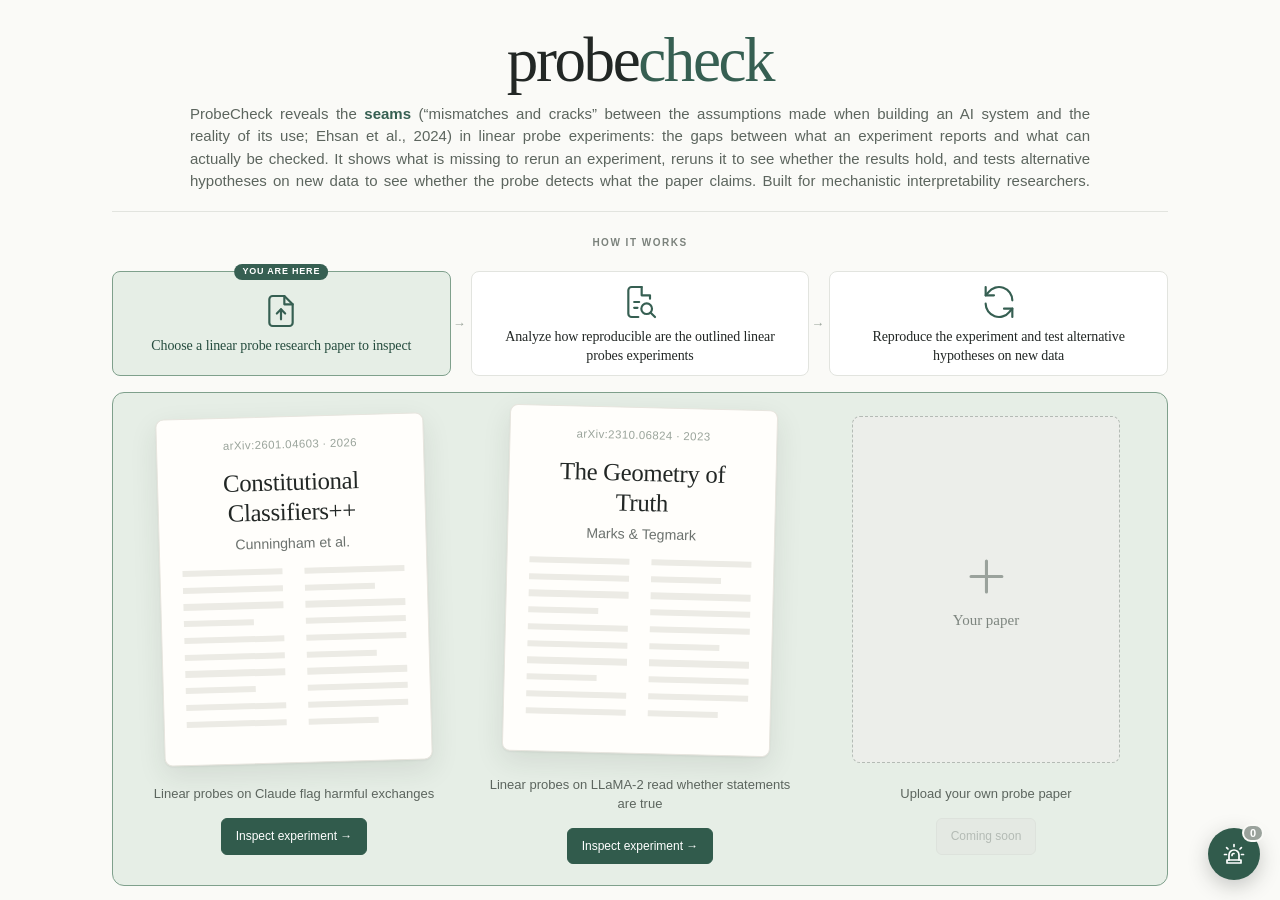
==== index.html @ 4d41e7e3 "Publish the ProbeCheck prototype as a static site Co-Authored-By: Claude Opus 5.5 <noreply@anthropic" ====
<!doctype html>
<html lang="en">
<head>
<meta charset="utf-8">
<meta name="viewport" content="width=device-width,initial-scale=1">
<title>ProbeCheck</title>
<link rel="stylesheet" href="styles.css?v=90">
</head>
<body>
<main class="page">

  <!-- 1. Identity -->
  <header class="hero">
    <h1 class="logo">probe<i>check</i></h1>
    <p class="lead">ProbeCheck reveals the <em>seams</em> (“mismatches and cracks” between the assumptions made when building an AI system and the reality of its use; Ehsan et al., 2024) in linear probe experiments: the gaps between what an experiment reports and what can actually be checked. It shows what is missing to rerun an experiment, reruns it to see whether the results hold, and tests alternative hypotheses on new data to see whether the probe detects what the paper claims. Built for mechanistic interpretability researchers.</p>
  </header>

  <!-- 2. How it works -->
  <section class="how" aria-labelledby="howTitle">
    <h2 id="howTitle" class="eyebrow">How it works</h2>
    <div class="stages">
      <div class="stage">
        <ol class="steps" start="1">
          <li class="step current" id="step1" aria-current="step"><span class="here">You are here</span><svg class="icon" viewBox="0 0 24 24" aria-hidden="true" focusable="false"><path d="M14 3H7a2 2 0 0 0-2 2v14a2 2 0 0 0 2 2h10a2 2 0 0 0 2-2V8z"/><path d="M14 3v5h5"/><path d="M12 17v-6"/><path d="m9.5 13.5 2.5-2.5 2.5 2.5"/></svg><strong>Choose a linear probe research paper to inspect</strong></li>
          <li class="step" id="step2"><svg class="icon" viewBox="0 0 24 24" aria-hidden="true" focusable="false"><path d="M13 3H7a2 2 0 0 0-2 2v14a2 2 0 0 0 2 2h4"/><path d="M13 3v5h5v2"/><circle cx="16" cy="16" r="3.2"/><path d="m18.4 18.4 2.6 2.6"/><path d="M8.5 12h3M8.5 15.5h2"/></svg><strong>Analyze how reproducible are the outlined linear probes experiments</strong></li>
        </ol>
      </div>
      <div class="stage" id="stage2">
        <ol class="steps" start="3">
          <li class="step" id="step3"><svg class="icon" viewBox="0 0 24 24" aria-hidden="true" focusable="false"><path d="M20 11a8 8 0 0 0-14.3-4.9L4 8"/><path d="M4 3v5h5"/><path d="M4 13a8 8 0 0 0 14.3 4.9L20 16"/><path d="M20 21v-5h-5"/></svg><strong>Reproduce the experiment and test alternative hypotheses on new data</strong></li>
        </ol>
      </div>
    </div>
  </section>

  <!-- 3. Paper choice -->
  <section class="choose" id="choose" aria-label="Choose a paper to inspect">
    <div class="desk">

      <article class="sheet-wrap">
        <div class="sheet tilt-left">
          <span class="sheet-meta">arXiv:2601.04603 · 2026</span>
          <span class="sheet-title">Constitutional Classifiers++</span>
          <span class="sheet-authors">Cunningham et al.</span>
          <span class="sheet-body" aria-hidden="true"><i></i><i></i><i></i><i></i><i></i><i></i><i></i><i></i><i></i><i></i><i></i><i></i><i></i><i></i><i></i><i></i><i></i><i></i><i></i><i></i></span>
        </div>
        <div class="caption" id="caseA">
          <p class="sheet-desc">Linear probes on Claude flag harmful exchanges</p>
          <button class="btn" type="button" data-inspect="cc" aria-label="Inspect the probe experiment in Constitutional Classifiers++">Inspect experiment →</button>
        </div>
      </article>

      <article class="sheet-wrap">
        <div class="sheet tilt-right">
          <span class="sheet-meta">arXiv:2310.06824 · 2023</span>
          <span class="sheet-title">The Geometry of Truth</span>
          <span class="sheet-authors">Marks &amp; Tegmark</span>
          <span class="sheet-body" aria-hidden="true"><i></i><i></i><i></i><i></i><i></i><i></i><i></i><i></i><i></i><i></i><i></i><i></i><i></i><i></i><i></i><i></i><i></i><i></i><i></i><i></i></span>
        </div>
        <div class="caption" id="caseB">
          <p class="sheet-desc">Linear probes on LLaMA-2 read whether statements are true</p>
          <button class="btn" type="button" data-inspect="got" aria-label="Inspect the probe experiment in The Geometry of Truth">Inspect experiment →</button>
        </div>
      </article>

      <article class="sheet-wrap">
        <div class="sheet sheet-add" aria-hidden="true">
          <svg class="plus" viewBox="0 0 24 24" focusable="false"><path d="M12 5v14M5 12h14"/></svg>
          <span class="sheet-add-label">Your paper</span>
        </div>
        <div class="caption">
          <p class="sheet-desc">Upload your own probe paper</p>
          <button class="btn secondary" type="button" disabled aria-disabled="true">Coming soon</button>
        </div>
      </article>

    </div>
  </section>

  <!-- 4. Reproducibility analysis (replaces the paper choice after Inspect paper) -->
  <section class="audit" id="audit" hidden aria-labelledby="auditTitle">
    <div class="audit-head">
      <div class="audit-paper">
        <strong id="auditTitle" tabindex="-1"></strong>
        <span class="audit-verdict-row"><span class="audit-verdict" id="auditVerdict"></span><button class="info-btn" type="button" data-legend="1" aria-haspopup="dialog" aria-label="What do these labels mean?" title="What do these labels mean?"><svg viewBox="0 0 24 24" aria-hidden="true" focusable="false"><circle cx="12" cy="12" r="9"/><path d="M12 11v5.5"/><circle cx="12" cy="7.8" r=".6" fill="currentColor"/></svg></button></span>
      </div>
      <p class="audit-status sr-only" id="auditStatus" role="status" aria-live="polite"></p>
      <div class="head-links" id="headLinks" hidden>
        <button class="head-link request" type="button" id="headRequest"><svg class="ico" viewBox="0 0 24 24" aria-hidden="true" focusable="false"><rect x="3" y="5" width="18" height="14" rx="2"/><path d="m3 7 9 6 9-6"/></svg><span class="label">Request missing details</span></button>
        <button class="head-link next" type="button" id="headNext"><svg class="ico ico-lock" viewBox="0 0 24 24" aria-hidden="true" focusable="false"><rect x="5" y="11" width="14" height="10" rx="2"/><path d="M8 11V7a4 4 0 0 1 8 0v4"/></svg><span class="label">Next stage</span><svg class="ico ico-arrow" viewBox="0 0 24 24" aria-hidden="true" focusable="false"><path d="M5 12h14M13 6l6 6-6 6"/></svg></button>
      </div>
    </div>
    <div class="components" id="components"></div>
  </section>

  <!-- 5. Stage 2: reached after the components are downloaded (content to be defined) -->
  <section class="audit stage2-view" id="stage2View" hidden aria-labelledby="s2Title">
    <div class="audit-head">
      <div class="audit-paper">
        <strong id="s2Title" tabindex="-1"></strong>
      </div>
      <div class="head-links">
        <button class="head-link end" type="button" id="endInspection" title="Finish and go back to choosing a paper"><svg class="ico" viewBox="0 0 24 24" aria-hidden="true" focusable="false"><path d="M20 6 9 17l-5-5"/></svg><span class="label">End inspection</span></button>
      </div>
    </div>
    <p class="sr-only" id="s2Status" role="status" aria-live="polite"></p>
    <ol class="pipeline" id="pipeline" aria-label="Rerun steps"></ol>
    <div class="s2-grid">
      <section class="s2-panel s2-results" aria-labelledby="resTitle">
        <div class="panel-head">
          <h3 id="resTitle">Reproduction results</h3>
          <span class="res-sum-row"><span class="res-sum" id="resSum"></span><button class="info-btn" type="button" data-legend="2" aria-haspopup="dialog" aria-label="What do these labels mean?" title="What do these labels mean?"><svg viewBox="0 0 24 24" aria-hidden="true" focusable="false"><circle cx="12" cy="12" r="9"/><path d="M12 11v5.5"/><circle cx="12" cy="7.8" r=".6" fill="currentColor"/></svg></button></span>
        </div>
        <ul class="claims" id="claims"></ul>
        <div class="panel-foot">
          <button class="comp-evidence" type="button" id="resCode" hidden aria-pressed="false" aria-controls="codeView">show code</button>
        </div>
      </section>
      <section class="s2-panel s2-alt" aria-labelledby="altTitle">
        <div class="panel-head">
          <h3 id="altTitle">Alternative hypotheses tested on new data</h3>
          <span class="res-sum-row"><span class="res-sum" id="altSum"></span><button class="info-btn" type="button" data-legend="2" aria-haspopup="dialog" aria-label="What do these labels mean?" title="What do these labels mean?"><svg viewBox="0 0 24 24" aria-hidden="true" focusable="false"><circle cx="12" cy="12" r="9"/><path d="M12 11v5.5"/><circle cx="12" cy="7.8" r=".6" fill="currentColor"/></svg></button></span>
        </div>
        <p class="sr-only" id="altStatus" role="status" aria-live="polite"></p>
        <ul class="claims" id="alts"></ul>
        <div class="panel-foot">
          <button class="comp-evidence" type="button" id="altShow" hidden aria-pressed="false" aria-controls="actView">show activations</button>
        </div>
      </section>
    </div>
  </section>

</main>

<!-- 5. Paper reader: a side panel showing where in the paper each component is described -->
<section class="reader drawer" id="reader" hidden aria-label="Evidence in the paper">
  <button class="drawer-close" type="button" aria-label="Close panel" title="Close (Esc)"><svg class="ico" viewBox="0 0 24 24" aria-hidden="true" focusable="false"><path d="M6 6l12 12M18 6 6 18"/></svg></button>
  <div class="reader-head">
    <span class="ev-for" id="evFor"></span>
    <div class="ev-filters" role="group" aria-label="Filter evidence by item"></div>
    <nav class="ev-tabs" aria-labelledby="evFor"></nav>
    <p class="reader-status muted" role="status"></p>
  </div>
  <div class="reader-pages" tabindex="0" aria-label="Paper pages. Use the left and right arrow keys to turn pages."></div>
  <div class="reader-nav">
    <button class="btn secondary reader-prev" type="button" aria-label="Previous page">← Previous</button>
    <span class="reader-pos" aria-live="polite"></span>
    <button class="btn secondary reader-next" type="button" aria-label="Next page">Next →</button>
    <div class="zoom" role="group" aria-label="Zoom">
      <button class="zoom-btn zoom-out" type="button" aria-label="Zoom out">−</button>
      <span class="zoom-level" aria-live="polite">100%</span>
      <button class="zoom-btn zoom-in" type="button" aria-label="Zoom in">+</button>
      <button class="zoom-btn zoom-fit" type="button">Fit width</button>
    </div>
  </div>
</section>

<!-- Probe readings at each token for the alternative-hypothesis tests: a side panel, like the paper reader -->
<section class="code-view act-view drawer" id="actView" hidden aria-label="Probe readings on the test statements">
  <button class="drawer-close" type="button" aria-label="Close panel" title="Close (Esc)"><svg class="ico" viewBox="0 0 24 24" aria-hidden="true" focusable="false"><path d="M6 6l12 12M18 6 6 18"/></svg></button>
  <div class="code-head">
    <span class="ev-for">Test statements:</span>
    <div class="ev-filters" id="actFilters" role="group" aria-label="Show the readings for one test"></div>
  </div>
  <div class="code-meta">
    <span class="code-origin" id="actOrigin"></span>
    <p class="code-note" id="actNote"></p>
    <p class="act-legend"><span class="tok sw-true">probe reads “true”</span><span class="tok sw-false">probe reads “false”</span><span>As in the paper, the probe reads only the last token of each statement (its final punctuation, coloured). Darker means more certain.</span></p>
  </div>
  <div class="act-list" id="actList" tabindex="0" aria-label="Test statements with probe readings"></div>
</section>

<!-- Code behind a Stage 2 result: a side panel, like the paper reader in Stage 1 -->
<section class="code-view drawer" id="codeView" hidden aria-label="Code behind the result">
  <button class="drawer-close" type="button" aria-label="Close panel" title="Close (Esc)"><svg class="ico" viewBox="0 0 24 24" aria-hidden="true" focusable="false"><path d="M6 6l12 12M18 6 6 18"/></svg></button>
  <div class="code-head">
    <span class="ev-for" id="codeFor"></span>
    <div class="ev-filters" id="codeFilters" role="group" aria-label="Show the code behind one result"></div>
    <nav class="ev-tabs" id="codeTabs" aria-label="Files"></nav>
  </div>
  <div class="code-meta">
    <span class="code-origin" id="codeOrigin"></span>
    <a class="code-link" id="codeLink" target="_blank" rel="noopener">view the whole file on GitHub ↗</a>
    <p class="code-note" id="codeNote"></p>
  </div>
  <pre class="code-box" id="codeBody" tabindex="0" aria-label="Code excerpt"></pre>
</section>

<!-- What the status labels mean (opened from "What do these labels mean?") -->
<dialog id="legendDialog" aria-labelledby="legendTitle">
  <div class="mail legend">
    <h2 id="legendTitle">What the labels mean</h2>
    <div class="legend-part" data-part="1">
      <h3>Each detail</h3>
      <dl>
        <dt class="chip ok">Reported</dt><dd>Stated clearly in the paper.</dd>
        <dt class="chip part">Partial</dt><dd>Stated, but incomplete or ambiguous.</dd>
        <dt class="chip code">In code</dt><dd>Missing from the paper, but set in the released code.</dd>
        <dt class="chip code">Gated</dt><dd>Available, but only after accepting a licence.</dd>
        <dt class="chip miss">Not reported</dt><dd>Not stated anywhere we could find.</dd>
        <dt class="chip miss">Restricted</dt><dd>Exists, but is not available to outside researchers.</dd>
      </dl>
      <h3>Each component</h3>
      <dl>
        <dt class="chip ok">Enough to rerun</dt><dd>Every detail is reported.</dd>
        <dt class="chip part">Enough, with gaps</dt><dd>It can be rerun, but some details are partial or only in code.</dd>
        <dt class="chip miss">Not enough to rerun</dt><dd>A detail needed to rerun is missing or unavailable.</dd>
      </dl>
    </div>
    <div class="legend-part" data-part="2">
      <h3>Reproduction results</h3>
      <dl>
        <dt class="chip ok">Reproduced</dt><dd>Our rerun matches the paper within 3 points.</dd>
        <dt class="chip part">Unstable</dt><dd>It matches on average, but varies a lot between runs.</dd>
      </dl>
      <h3>Alternative hypotheses</h3>
      <dl>
        <dt class="chip miss">Confirmed</dt><dd>The probe is right on 70% of statements or fewer.</dd>
        <dt class="chip part">Partly confirmed</dt><dd>The probe is right on 70–90% of statements.</dd>
      </dl>
    </div>
    <div class="mail-actions"><button type="button" class="btn" id="legendClose">Close</button></div>
  </div>
</dialog>

<!-- Email draft to the paper's authors: editable; copied or opened in the user's email app, never sent from here -->
<dialog id="mailDialog" aria-labelledby="mailTitle">
  <form method="dialog" class="mail">
    <h2 id="mailTitle">Ask the authors</h2>
    <p class="muted" id="mailCount"></p>
    <label for="mailTo">To</label>
    <input id="mailTo" type="text" placeholder="Corresponding author’s email" autocomplete="off" aria-describedby="mailFound">
    <p class="mail-found" id="mailFound" role="status" aria-live="polite"></p>
    <label for="mailSubject">Subject</label>
    <input id="mailSubject" type="text">
    <label for="mailBody">Message</label>
    <textarea id="mailBody" rows="14"></textarea>
    <div class="mail-actions">
      <span id="mailStatus" class="muted" role="status" aria-live="polite"></span>
      <button type="button" class="btn secondary" id="mailClose">Close</button>
      <button type="button" class="btn secondary" id="mailCopy">Copy text</button>
      <button type="button" class="btn" id="mailOpen">Open in email app</button>
    </div>
  </form>
</dialog>

<!-- Stage 2 entry: the user confirms the downloads before anything is fetched (replayed in this prototype) -->
<dialog id="getDialog" aria-labelledby="getTitle" aria-describedby="getIntro">
  <div class="mail get">
    <h2 id="getTitle">Download the experiment components?</h2>
    <p class="muted" id="getIntro">To reproduce the experiment, ProbeCheck needs these components on this computer.</p>
    <ul class="get-list" id="getList"></ul>
    <p class="get-total" id="getTotal"></p>
    <div class="mail-actions">
      <span id="getStatus" class="muted" role="status" aria-live="polite"></span>
      <button type="button" class="btn secondary" id="getCancel">Cancel</button>
      <button type="button" class="btn" id="getConfirm">Download</button>
    </div>
  </div>
</dialog>

<!-- Next actions based on identified seams: a messenger-style assistant in the bottom-right corner, on every screen -->
<div class="assistant">
  <section class="assistant-panel" id="assistantPanel" hidden role="dialog" aria-labelledby="stepsTitle">
    <header class="assistant-head">
      <span class="assistant-avatar"><svg viewBox="0 0 24 24" aria-hidden="true" focusable="false"><path d="M7 18v-5a5 5 0 0 1 10 0v5"/><path d="M5 18h14v3H5z"/><path d="M10 13.5a2 2 0 0 1 2-2"/><path d="M12 2.5v2M4.6 5.6 6 7M19.4 5.6 18 7M2.5 12.5h2M19.5 12.5h2"/></svg></span>
      <span class="assistant-id"><strong id="stepsTitle">Next actions based on identified seams</strong><span>ProbeCheck agent</span></span>
      <button class="assistant-close" type="button" id="stepsClose" aria-label="Close next actions"><svg viewBox="0 0 24 24" aria-hidden="true" focusable="false"><path d="M6 6l12 12M18 6 6 18"/></svg></button>
    </header>
    <div class="assistant-body" id="assistantBody">
      <p class="msg" id="stepsEmpty">No seams identified yet. Choose a paper, and I’ll suggest next actions as I find seams in its experiment.</p>
      <p class="msg" id="stepsIntro" hidden></p>
      <ol class="next-steps" id="nextSteps"></ol>
    </div>
  </section>
  <button class="assistant-launcher" type="button" id="stepsLink" aria-expanded="false" aria-controls="assistantPanel" aria-label="Next actions based on identified seams" title="Next actions based on identified seams"><svg viewBox="0 0 24 24" aria-hidden="true" focusable="false"><path d="M7 18v-5a5 5 0 0 1 10 0v5"/><path d="M5 18h14v3H5z"/><path d="M10 13.5a2 2 0 0 1 2-2"/><path d="M12 2.5v2M4.6 5.6 6 7M19.4 5.6 18 7M2.5 12.5h2M19.5 12.5h2"/></svg><span class="assistant-label">Next actions based on identified seams</span><span class="steps-count" id="stepsCount">0</span></button>
</div>

<script src="vendor/pdf.min.js"></script>
<script src="audit-data.js?v=90"></script>
<script src="reader.js?v=90"></script>
<script src="app.js?v=90"></script>
<script src="setup-data.js?v=90"></script>
<script src="setup.js?v=90"></script>
<script src="rerun-data.js?v=90"></script>
<script src="rerun.js?v=90"></script>
<script src="code-data.js?v=90"></script>
<script src="code.js?v=90"></script>
<script src="alt-readings.js?v=90"></script>
<script src="alt-data.js?v=90"></script>
<script src="alt.js?v=90"></script>
</body>
</html>
---- styles.css ----
/* Tokens shared with the main audit view (src/styles.css). */
:root{--radius:8px;--active-bg:#e6eee6;--active-line:#7fa08c;--ink:#222725;--muted:#6c726e;--line:#e2e4df;--bg:#fafaf7;--accent:#365f52;--pale:#eef2ec;--paper:#fffefb}
*{box-sizing:border-box}
html,body{margin:0}
body{background:var(--bg);color:var(--ink);font:14px/1.55 -apple-system,BlinkMacSystemFont,'Segoe UI',sans-serif}
a{color:var(--accent)}
.muted{color:var(--muted)}

/* One-screen layout: identity, process, papers, footer. Vertical sizes scale with
   viewport height so the whole page fits a laptop screen without scrolling. */
.page{max-width:1120px;margin:auto;padding:clamp(16px,3.2vh,36px) 32px clamp(10px,1.6vh,18px);height:100vh;height:100dvh;display:grid;grid-template-rows:auto auto minmax(0,1fr);overflow:hidden}

/* 1. Identity */
.hero{text-align:center;padding-bottom:clamp(12px,2.6vh,28px);border-bottom:1px solid var(--line)}
.logo{font:normal clamp(44px,8vh,72px)/1 Georgia,'Times New Roman',serif;letter-spacing:-2.4px;margin:0 0 clamp(8px,1.6vh,16px)}
.logo i{font-style:normal;color:var(--accent)}
.lead{font-size:clamp(13px,1.85vh,15px);line-height:1.65;color:#5c655e;max-width:760px;margin:0 auto}
.lead em{font-style:normal;color:var(--accent);font-weight:600}

/* 2. How it works: one row of four steps. */
.how{padding:clamp(14px,2.6vh,28px) 0 0}
.eyebrow{font-size:10px;letter-spacing:1.5px;text-transform:uppercase;color:#7b827c;font-weight:700;margin:0 0 clamp(8px,1.4vh,14px);text-align:center}
.stages{display:grid;grid-template-columns:1fr 1fr;grid-template-rows:auto auto;column-gap:20px}
.stage{display:grid;grid-template-rows:subgrid;grid-row:span 2;border-top:2px solid var(--accent);padding-top:8px}
.stage+.stage{border-top-color:#809d89}
.stage-label{font-size:12px;color:var(--muted);margin-bottom:clamp(6px,1.2vh,12px)}
.stage-label span{color:var(--accent);font-weight:700;margin-right:6px}
.steps{list-style:none;margin:0;padding:0;display:grid;grid-template-columns:1fr 1fr;gap:20px;align-items:stretch}
.step{position:relative;height:100%;background:#fff;border:1px solid var(--line);border-radius:var(--radius);padding:clamp(8px,1.2vh,12px) 12px;display:flex;flex-direction:column;align-items:center;justify-content:center;text-align:center;gap:0}
.step strong{font-size:13px;line-height:1.25;margin-top:clamp(4px,.7vh,7px)}
.step small{color:var(--muted);font-size:12px;line-height:1.35;max-width:30ch;margin-top:2px}
.icon{width:clamp(32px,5vh,44px);height:clamp(32px,5vh,44px);flex:none;fill:none;stroke:var(--accent);stroke-width:1.3;stroke-linecap:round;stroke-linejoin:round}
.step::after{content:'→';position:absolute;right:-16px;top:50%;transform:translateY(-50%);color:#9aa49b;font-size:13px}
.stage:last-child .step:last-child::after{content:none}
/* Current step: same tint as the paper-choice area it points to. */
.step.current{background:var(--active-bg);border-color:var(--active-line);box-shadow:inset 0 0 0 1px var(--active-line)}
.step.current strong{color:#254c3e}
.here{position:absolute;top:-8px;left:50%;transform:translateX(-50%);background:var(--accent);color:#fff;font-size:9px;letter-spacing:.8px;text-transform:uppercase;font-weight:700;padding:1px 8px;border-radius:999px;white-space:nowrap}
.gate{text-align:center;color:var(--muted);font-size:12px;margin:clamp(6px,1.2vh,12px) 0 0}

/* 3. Paper choice: the sheets take whatever height is left. */
.choose{margin-top:clamp(10px,1.8vh,18px);padding:clamp(10px,1.8vh,18px) 24px;display:grid;grid-template-rows:minmax(0,1fr);min-height:0;background:var(--active-bg);border:1px solid var(--active-line);border-radius:12px}
.choose h2{font:normal clamp(20px,3vh,28px)/1.2 Georgia,serif;letter-spacing:-.5px;text-align:center;margin:2px 0 clamp(6px,1.4vh,16px);color:#254c3e}
.desk{display:grid;grid-template-columns:repeat(3,1fr);gap:32px;min-height:0;height:100%}
.sheet-wrap{display:flex;flex-direction:column;align-items:center;justify-content:center;gap:clamp(10px,1.8vh,18px);min-height:0;height:100%;padding:6px 0 12px;container-type:size}
.sheet{display:block;height:calc(100cqh - 18px - 34px - clamp(10px,1.8vh,18px));aspect-ratio:8.5/11;flex:none;overflow:hidden;background:var(--paper);border:1px solid #e7e5de;border-radius:var(--radius);padding:6% 7%;color:var(--ink);text-decoration:none;text-align:center;box-shadow:0 1px 2px #0000000d,0 10px 28px #2a2f2b1a;transition:transform .2s ease,box-shadow .2s ease}
.tilt-left{transform:rotate(-1.6deg)}
.tilt-right{transform:rotate(1.4deg)}
a.sheet:hover,a.sheet:focus-visible{transform:rotate(0) translateY(-4px);box-shadow:0 2px 4px #0000000d,0 18px 40px #2a2f2b26}
.sheet span{display:block}
.sheet-meta{font-size:2.6cqh;color:#9aa49b;letter-spacing:.4px;margin-bottom:6%}
.sheet-title{font:normal 5.6cqh/1.2 Georgia,serif;letter-spacing:-.3px;margin-bottom:3%}
.sheet-authors{font-size:3.2cqh;color:var(--muted);margin-bottom:6%}
.sheet-abs-head{font:italic 3.2cqh Georgia,serif;margin-bottom:2%}
.sheet-abs{font:3cqh/1.5 Georgia,serif;color:#4f5752;text-align:left;hyphens:auto;margin-bottom:6%}
/* Placeholder body text: plain rules, not readable content. */
.sheet-body{columns:2;column-gap:10%}
.sheet-body i{display:block;height:1.4cqh;background:#ecebe5;margin-bottom:2.4cqh}
.sheet-body i:nth-child(4n){width:70%}
.caption{position:relative;text-align:center}
.caption p{font-size:13px;color:#5c655e;margin:6px 0 14px;line-height:1.45}
.tag{font-size:10px;letter-spacing:1.2px;text-transform:uppercase;color:var(--accent);font-weight:700}
.btn{display:inline-block;background:#315b4c;border:1px solid #315b4c;color:#fff;padding:8px 14px;border-radius:6px;font:inherit;font-size:12px;text-decoration:none;cursor:pointer}
.sheet-add{display:flex;flex-direction:column;align-items:center;justify-content:center;gap:2cqh;background:#eceeea;border:1.5px dashed #b4bbb5;box-shadow:none;color:#8a928c}
.plus{width:12cqh;height:12cqh;fill:none;stroke:#9aa29c;stroke-width:1.4;stroke-linecap:round}
.sheet-add-label{font:3.4cqh Georgia,serif;color:#7d857f}
.btn.secondary{background:#fff;color:#315b4c}
.pending{position:absolute;top:100%;left:50%;transform:translateX(-50%);width:max-content;max-width:280px;font-size:12px;margin:6px 0 0}
footer{font-size:11px;color:var(--muted);padding-top:clamp(6px,1vh,10px);text-align:center}

a:focus-visible,button:focus-visible{outline:3px solid #608d78;outline-offset:3px}
@media (prefers-reduced-motion:reduce){.sheet{transition:none}}

/* Narrow or short screens (phones, small windows): fall back to a normal scrolling page. */
@media (max-width:900px),(max-height:560px){
  .page{height:auto;overflow:visible;display:block;padding:40px 16px 32px}
  .hero,.how{padding-bottom:28px}
  .how{padding-top:28px}
  .choose{margin-top:28px;padding:20px 16px 28px}
  .stages{grid-template-columns:1fr;grid-template-rows:none;row-gap:24px}
  .stage{grid-row:auto;grid-template-rows:auto auto}
  .stage:first-child .step:last-child::after{content:none}
  .desk{grid-template-columns:1fr;gap:40px;height:auto}
  .plus{width:56px;height:56px}.sheet-add-label{font-size:14px}.sheet-add{aspect-ratio:8.5/11}
  .sheet-wrap{flex-direction:column;height:auto;container-type:normal}
  .sheet{height:auto;width:min(300px,100%)}
  .sheet-meta{font-size:9px}.sheet-title{font-size:20px}.sheet-authors,.sheet-abs-head{font-size:11px}.sheet-abs{font-size:11px}.sheet-body i{height:5px;margin-bottom:8px}
  .caption{text-align:center;max-width:300px}
  footer{margin-top:24px}
}
@media (max-width:560px){
  .logo{font-size:52px;letter-spacing:-1.8px}
  .steps{grid-template-columns:1fr;gap:12px}
  .step::after{content:none}
}

/* Step progress: completed step gets a check mark; the badge moves with the current step. */
.step.done{border-color:#b9cbbd}
.step.done::before{content:'✓';position:absolute;top:8px;right:10px;font-size:12px;font-weight:700;color:var(--accent)}
.choose{transition:opacity .28s ease}
.choose.leaving{opacity:0}

/* 4. Reproducibility analysis: four component cards in the space the papers used. */
.audit{margin-top:clamp(10px,1.8vh,18px);padding:clamp(10px,1.6vh,16px) 20px;display:grid;grid-template-rows:auto minmax(0,1fr);gap:clamp(8px,1.4vh,14px);min-height:0;background:var(--active-bg);border:1px solid var(--active-line);border-radius:12px;animation:fadein .35s ease}
.audit[hidden]{display:none}
@keyframes fadein{from{opacity:0;transform:translateY(6px)}to{opacity:1;transform:none}}
.audit-head{display:grid;grid-template-columns:auto 1fr auto;align-items:center;gap:20px}
.audit-paper{display:flex;align-items:baseline;gap:10px;flex-wrap:wrap}
.audit-label{font-size:10px;letter-spacing:1.2px;text-transform:uppercase;color:var(--accent);font-weight:700}
.audit-paper strong{font:normal 19px Georgia,serif;letter-spacing:-.3px;color:#254c3e}
.audit-paper .muted{font-size:12px}
.audit-status{margin:0;font-size:12.5px;color:#4c5b50;text-align:right}
.audit-status.ok{color:#2f6048;font-weight:600}
.audit-status.miss{color:#922d2d;font-weight:600}
.components{display:grid;grid-template-columns:repeat(4,1fr);gap:14px;min-height:0}
.comp{background:#fff;border:1px solid var(--line);border-radius:var(--radius);padding:clamp(10px,1.6vh,16px) 14px;display:flex;flex-direction:column;align-items:center;text-align:center;min-height:0;overflow:auto;transition:opacity .3s ease,border-color .3s ease}
.comp[data-state=waiting]{opacity:.45}
.comp[data-state=loading]{border-color:var(--active-line);box-shadow:inset 0 0 0 1px var(--active-line)}
.comp-icon{margin-bottom:4px}
.comp-name{font:600 13.5px/1.3 -apple-system,BlinkMacSystemFont,'Segoe UI',sans-serif;margin:0 0 6px}
.pill{font-size:11px;font-weight:600;padding:2px 10px;border-radius:999px;background:#eef0ec;color:var(--muted)}
.comp[data-state=loading] .pill{animation:pulse 1s ease-in-out infinite}
@keyframes pulse{50%{opacity:.45}}
.pill.ok{background:#e1ede4;color:#2f6048}
.pill.part{background:#f6ecdc;color:#7a5826}
.pill.miss{background:#f8e5e3;color:#922d2d}
.comp-items{list-style:none;margin:clamp(8px,1.3vh,12px) 0 0;padding:0;width:100%;text-align:left}
.item{display:flex;justify-content:space-between;align-items:baseline;gap:8px;padding:clamp(3px,.6vh,6px) 0;border-top:1px solid #eef0ec;font-size:12px;animation:fadein .25s ease}
.item-name{color:#3c443f}
.chip{flex:none;font-size:10.5px;font-weight:600}
.chip.ok{color:#2f6048}.chip.part{color:#7a5826}.chip.miss{color:#a33b3b}
.comp-summary{margin:clamp(6px,1.2vh,10px) 0 0;font-size:12px;line-height:1.45;color:#5c655e;text-align:left}
.comp-summary:empty{display:none}
@media (prefers-reduced-motion:reduce){.audit,.item{animation:none}.comp[data-state=loading] .pill{animation:none}.choose{transition:none}}
@media (max-width:900px),(max-height:560px){
  .audit{margin-top:28px;padding:16px}
  .audit-head{grid-template-columns:1fr}
  .audit-status{text-align:left}
  .components{grid-template-columns:1fr 1fr}
}
@media (max-width:560px){.components{grid-template-columns:1fr}}

.choose[hidden]{display:none}

.audit-actions{display:flex;gap:8px}
.audit-actions [hidden]{display:none}
.chip.code{color:#3d6a7a}
.item-name{color:#2b322e;font-weight:600}   /* all items equally prominent */
/* Tighter cards so four fit beside each other on a laptop screen. */
.comp{padding:clamp(8px,1.3vh,14px) 12px}
.comp-icon{width:clamp(26px,4vh,36px);height:clamp(26px,4vh,36px);margin-bottom:2px}
.comp-name{margin-bottom:4px}
.comp-items{margin-top:clamp(6px,1vh,10px)}
.item{padding:clamp(2px,.45vh,5px) 0;font-size:11.5px}
.comp-summary{font-size:11.5px;line-height:1.4;margin-top:clamp(5px,.9vh,8px)}

/* 5. Paper reader below the one-screen layout. */
.reader{max-width:1120px;margin:0 auto 60px;padding:0 32px;--hl:rgba(240,190,40,.42)}
.reader[hidden]{display:none}
.reader-head{position:sticky;top:0;z-index:2;background:var(--bg);border-bottom:1px solid var(--line);padding:14px 0 12px;display:grid;grid-template-columns:minmax(200px,280px) 1fr;gap:8px 28px;align-items:start}
.reader-id{display:flex;flex-direction:column;gap:2px}
.reader-title{font:normal 19px/1.25 Georgia,serif;color:#254c3e}
.reader-source{font-size:12px}
.reader-group{margin:0 0 6px;font-size:12.5px;font-weight:600;display:flex;align-items:center;gap:8px}
.swatch{width:14px;height:10px;border-radius:2px;background:var(--hl)}
.reader-items{list-style:none;margin:0;padding:0;display:grid;grid-template-columns:repeat(auto-fill,minmax(230px,1fr));gap:4px 20px}
.reader-items li{font-size:12px;display:flex;flex-wrap:wrap;align-items:baseline;gap:4px}
.reader-item-name{color:#3c443f;margin-right:4px}
.page-link{border:1px solid var(--line);background:#fff;color:var(--accent);border-radius:999px;padding:0 8px;font:inherit;font-size:11px;cursor:pointer}
.page-link:hover{border-color:var(--active-line)}
.not-found{font-size:11px;color:#a33b3b}
.reader-status{grid-column:1/-1;margin:0;font-size:12px}
.reader-status:empty{display:none}
.reader-pages{display:flex;flex-direction:column;align-items:center;gap:18px;padding-top:20px}
.pdf-page{position:relative;background:#fff;border-radius:4px;box-shadow:0 1px 2px #0000000d,0 8px 24px #2a2f2b14;overflow:hidden;scroll-margin-top:150px}
.pdf-page canvas{display:block}
/* Minimal PDF.js text layer: invisible, selectable text positioned over the canvas. */
.textLayer{position:absolute;inset:0;overflow:hidden;line-height:1;text-align:initial;forced-color-adjust:none;transform-origin:0 0}
.textLayer span,.textLayer br{color:transparent;position:absolute;white-space:pre;cursor:text;transform-origin:0 0}
.textLayer span.hl{position:static;background:var(--hl);border-radius:2px;mix-blend-mode:multiply}
.textLayer .markedContent{top:0;height:0}
@media (max-width:900px){
  .reader{padding:0 16px}
  .reader-head{grid-template-columns:1fr}
  .pdf-page{max-width:100%}
}
.textLayer span.hl.pulse{animation:hlpulse 1.2s ease 2}
@media (prefers-reduced-motion:reduce){.textLayer span.hl.pulse{animation:none}}

/* Item rows: name and status on the first line, "Show evidence" beneath the name. */
.item{display:grid;grid-template-columns:1fr auto;column-gap:8px;row-gap:1px;align-items:baseline}
.evidence{grid-column:1;justify-self:start;border:0;background:none;padding:0;font:inherit;font-size:10.5px;font-weight:600;color:var(--accent);cursor:pointer;text-decoration:underline;text-underline-offset:2px;text-decoration-color:#a9bcae}
.evidence:hover{text-decoration-color:var(--accent)}
.item.selected{background:#f3f7f1;box-shadow:-6px 0 0 #f3f7f1,6px 0 0 #f3f7f1}
.item.selected .evidence{text-decoration:none}
.item.selected .evidence::after{content:' ↓'}
.reader-ctx{font-weight:400;color:var(--muted);margin-left:4px}
.reader-note{margin:0 0 6px;font-size:12px;color:#4c5b50;max-width:70ch}
.reader-where{margin:0;font-size:12px;display:flex;flex-wrap:wrap;align-items:center;gap:4px}
.item{padding:clamp(2px,.3vh,4px) 0;row-gap:0;line-height:1.35}
.comp-items{margin-top:clamp(5px,.8vh,8px)}
.comp-summary{margin-top:clamp(4px,.7vh,7px)}

/* Horizontal reader: the reader fills one screen; pages sit side by side and turn left/right. */
.reader{height:100vh;height:100dvh;margin:0 auto;display:grid;grid-template-rows:auto minmax(0,1fr) auto}
.reader-head{position:static;min-height:clamp(96px,14vh,128px)}
.reader-back{align-self:start;margin-top:6px;border:0;background:none;padding:0;font:inherit;font-size:12px;color:var(--accent);cursor:pointer;text-decoration:underline;text-underline-offset:2px}
.reader-pages{position:relative;flex-direction:row;align-items:center;justify-content:flex-start;gap:28px;overflow-x:auto;overflow-y:hidden;overscroll-behavior-x:contain;padding:12px max(24px,calc(50% - var(--page-w,400px) / 2));min-height:0}
.reader-pages:focus-visible{outline:3px solid #608d78;outline-offset:-3px}
.pdf-page{flex:none;scroll-margin-top:0}
.reader-nav{display:flex;justify-content:center;align-items:center;gap:18px;padding:8px 0 14px}
.reader-nav .btn:disabled{opacity:.4;cursor:default}
.reader-pos{font-size:12.5px;color:#4c5b50;min-width:96px;text-align:center}

/* Readable pages: each page fills the reader's width and scrolls vertically in its slot. */
.reader-pages{align-items:stretch;gap:20px;padding:10px max(12px,calc(50% - var(--page-w,600px) / 2))}
.pdf-slot{flex:none;height:100%;overflow:auto;display:block;padding:0 8px 0 0;scrollbar-gutter:stable;overscroll-behavior-y:contain}
.pdf-slot .pdf-page{margin:4px auto 16px}
.reader-nav{position:relative;flex-wrap:wrap}
.zoom{display:flex;align-items:center;gap:4px;margin-left:12px;padding-left:16px;border-left:1px solid var(--line)}
.zoom-btn{min-width:30px;height:30px;border:1px solid var(--line);background:#fff;color:var(--accent);border-radius:6px;font:inherit;font-size:13px;cursor:pointer;padding:0 8px}
.zoom-btn:disabled{opacity:.4;cursor:default}
.zoom-level{font-size:12px;color:#4c5b50;min-width:42px;text-align:center}
.reader-head{min-height:0;padding:10px 0 8px}

/* Highlight colour = status colour of the selected item (same palette as the chips). */
.reader{--hl:rgba(240,185,30,.42);--hl-strong:rgba(240,170,20,.75);--tone:#7a5826}
.reader[data-tone=ok]{--hl:rgba(64,150,90,.30);--hl-strong:rgba(64,150,90,.6);--tone:#2f6048}
.reader[data-tone=part]{--hl:rgba(240,185,30,.42);--hl-strong:rgba(240,170,20,.75);--tone:#7a5826}
.reader[data-tone=miss]{--hl:rgba(214,72,60,.26);--hl-strong:rgba(214,72,60,.55);--tone:#a33b3b}
.reader[data-tone=code]{--hl:rgba(61,106,122,.26);--hl-strong:rgba(61,106,122,.55);--tone:#3d6a7a}
.reader-tone{color:var(--tone);font-weight:600}
@keyframes hlpulse{50%{background:var(--hl-strong)}}

/* "Show evidence": a small button under the status chip, in the status colour. */
.evidence{grid-column:2;justify-self:end;margin:2px 0 1px;padding:1px 7px;border:1px solid;border-radius:5px;font:inherit;font-size:10px;font-weight:600;line-height:1.5;cursor:pointer;text-decoration:none;background:#fff}
.evidence.ok{color:#2f6048;border-color:#a9c9b2;background:#f1f8f3}
.evidence.part{color:#7a5826;border-color:#e2c792;background:#fdf7ea}
.evidence.miss{color:#a33b3b;border-color:#e4b0aa;background:#fcf1ef}
.evidence.code{color:#3d6a7a;border-color:#aac3cc;background:#eff5f7}
.evidence:hover{filter:brightness(.96);border-color:currentColor}
.item.selected .evidence{color:#fff;border-color:transparent}
.item.selected .evidence.ok{background:#2f6048}
.item.selected .evidence.part{background:#9a6f2c}
.item.selected .evidence.miss{background:#a33b3b}
.item.selected .evidence.code{background:#3d6a7a}
.item.selected .evidence::after{content:' ↓'}
.evidence{margin:1px 0 0;padding:0 6px;font-size:9.5px;line-height:1.45}
.item{padding:clamp(2px,.25vh,3px) 0}
.comp-summary{line-height:1.35}
.comp{padding-bottom:clamp(6px,1vh,11px)}

/* "Show evidence" back to an underlined text link, right-aligned under the status, in the status colour. */
.evidence,.evidence.ok,.evidence.part,.evidence.miss,.evidence.code{grid-column:2;justify-self:end;text-align:right;background:none;border:0;border-radius:0;padding:0;margin:1px 0 0;font-size:10.5px;font-weight:600;line-height:1.4;text-decoration:underline;text-underline-offset:2px;text-decoration-color:color-mix(in srgb,currentColor 45%,transparent)}
.evidence:hover{filter:none;text-decoration-color:currentColor}
.item.selected .evidence,.item.selected .evidence.ok,.item.selected .evidence.part,.item.selected .evidence.miss,.item.selected .evidence.code{background:none;text-decoration:none}
.item.selected .evidence.ok{color:#2f6048}.item.selected .evidence.part{color:#7a5826}.item.selected .evidence.miss{color:#a33b3b}.item.selected .evidence.code{color:#3d6a7a}
.chip{justify-self:end;text-align:right}
/* "Show evidence": plain black underlined link. */
.evidence,.evidence.ok,.evidence.part,.evidence.miss,.evidence.code,
.item.selected .evidence.ok,.item.selected .evidence.part,.item.selected .evidence.miss,.item.selected .evidence.code{color:var(--ink);font-weight:400;text-decoration-color:#9aa29c}
.evidence:hover{text-decoration-color:var(--ink)}

/* Active step: a thin outline only. */
.step.current{box-shadow:none;border:1px solid var(--active-line)}
/* Card being analyzed: no outline; it grows slightly and settles back when done. */
.comp{transition:opacity .3s ease,transform .35s ease,box-shadow .35s ease;transform-origin:center}
.comp[data-state=loading]{border-color:var(--line);box-shadow:0 8px 24px #2a2f2b1f;transform:scale(1.045);position:relative;z-index:1}
@media (prefers-reduced-motion:reduce){.comp[data-state=loading]{transform:none}}

/* Evidence tabs above the paper. */
.reader-head{display:flex;align-items:center;gap:10px;min-height:0;padding:12px 0 10px}
.ev-tabs{display:flex;flex-wrap:wrap;gap:6px}
.ev-tab{border:1px solid var(--line);background:#fff;color:var(--ink);border-radius:999px;padding:3px 12px;font:inherit;font-size:12px;cursor:pointer}
.ev-tab:hover{border-color:var(--active-line)}
.ev-tab[aria-current]{background:var(--hl);border-color:transparent;font-weight:600}
.reader-status{margin:0}
.ev-for{font-weight:600;font-size:13px;color:var(--ink);white-space:nowrap}
.reader-head{align-items:flex-start}.ev-for{padding-top:4px;line-height:1.4}.ev-tab{line-height:1.4}
/* Selected item: no background tint; only the "↓" on its link marks it. */
.item.selected{background:none;box-shadow:none}

/* Folder-style cards: the verdict is a tab on the top-left; the body below scrolls if needed. */
.comp,.comp[data-state=loading]{background:none;border:0;border-radius:0;padding:0;overflow:visible;align-items:stretch;text-align:left;box-shadow:none}
.comp-body{flex:1;min-height:0;width:100%;background:#fff;border:1px solid var(--line);border-radius:0 var(--radius) var(--radius) var(--radius);padding:clamp(8px,1.3vh,14px) 12px clamp(6px,1vh,11px);display:flex;flex-direction:column;align-items:center;text-align:center;overflow:auto;transition:box-shadow .35s ease}
.comp[data-state=loading] .comp-body{box-shadow:0 8px 24px #2a2f2b1f}
.comp > .pill{align-self:flex-start;position:relative;z-index:1;margin-bottom:-1px;padding:3px 14px 3px;border:1px solid var(--line);border-bottom:0;border-radius:8px 8px 0 0;font-size:11px;line-height:1.3}
.comp > .pill.ok{border-color:#c4dccb}.comp > .pill.part{border-color:#ecd7ae}.comp > .pill.miss{border-color:#efc9c4}
.comp-name{margin-top:2px}
.sr-only{position:absolute!important;width:1px;height:1px;padding:0;margin:-1px;overflow:hidden;clip:rect(0 0 0 0);white-space:nowrap;border:0}
#auditTitle:focus{outline:none}

/* One "evidence" link per card, after the summary. */
.comp-evidence{align-self:flex-end;margin-top:auto;padding:6px 0 0;border:0;background:none;font:inherit;font-size:11.5px;color:var(--ink);cursor:pointer;text-decoration:underline;text-underline-offset:2px;text-decoration-color:#9aa29c}
.comp-evidence:hover{text-decoration-color:var(--ink)}
.comp-evidence[aria-pressed=true]::after{content:' ↓'}
.item{display:flex}
/* Each highlighted sentence takes the colour of the item it supports. */
.textLayer span.hl.t-ok{--c:rgba(64,150,90,.30);--cs:rgba(64,150,90,.6)}
.textLayer span.hl.t-part{--c:rgba(240,185,30,.42);--cs:rgba(240,170,20,.75)}
.textLayer span.hl.t-miss{--c:rgba(214,72,60,.26);--cs:rgba(214,72,60,.55)}
.textLayer span.hl.t-code{--c:rgba(61,106,122,.26);--cs:rgba(61,106,122,.55)}
.textLayer span.hl{background:var(--c,var(--hl))}
@keyframes hlpulse{50%{background:var(--cs,var(--hl-strong))}}
.ev-tab[aria-current][data-tone=ok]{background:rgba(64,150,90,.30)}
.ev-tab[aria-current][data-tone=part]{background:rgba(240,185,30,.42)}
.ev-tab[aria-current][data-tone=miss]{background:rgba(214,72,60,.26)}
.ev-tab[aria-current][data-tone=code]{background:rgba(61,106,122,.26)}

/* Reader header: card name, item filters, then evidence tabs. */
.reader-head{display:grid;grid-template-columns:auto 1fr;column-gap:12px;row-gap:8px;align-items:start}
.ev-for{grid-column:1;grid-row:1 / span 2}
.ev-filters{grid-column:2;display:flex;flex-wrap:wrap;gap:6px}
.ev-tabs{grid-column:2}
.reader-status{grid-column:1 / -1}
.ev-filter{display:inline-flex;align-items:center;gap:6px;border:1px solid var(--line);background:#fff;color:var(--ink);border-radius:6px;padding:3px 10px;font:inherit;font-size:12px;line-height:1.4;cursor:pointer}
.ev-filter:hover:not(:disabled){border-color:var(--active-line)}
.ev-filter[aria-pressed=true]{border-color:var(--ink);font-weight:600}
.ev-filter:disabled{color:#a3aaa5;border-style:dashed;cursor:not-allowed}
.dot{width:8px;height:8px;border-radius:50%;flex:none}
.dot[data-tone=ok]{background:#4f9a69}.dot[data-tone=part]{background:#d9a52c}.dot[data-tone=miss]{background:#c9564b}.dot[data-tone=code]{background:#3d6a7a}
.ev-filter:disabled .dot{opacity:.45}
.ev-tab{font-size:11.5px;padding:2px 11px}

/* Stage 2 locked when the paper cannot be rerun. */
.stage{position:relative}
.stage-warning{position:absolute;top:-10px;left:50%;transform:translateX(-50%);margin:0;z-index:2;white-space:nowrap;background:#a33b3b;color:#fff;font-size:10px;font-weight:700;letter-spacing:.3px;padding:2px 10px;border-radius:999px}
.stage-warning[hidden]{display:none}
.stage.locked{border-top-color:#c9ccc7}
.stage.locked .stage-label,.stage.locked .stage-label span{color:#a3aaa5}
.stage.locked .step{background:#f1f2ef;border-color:#dfe1dc;cursor:not-allowed}
.stage.locked .step strong{color:#a3aaa5}
.stage.locked .icon{stroke:#b4bab5}

/* Seam lines on each card (Expected vs. Found). */
.comp-summary.seam{display:flex;flex-direction:column;gap:3px;text-align:left}
.seam-line{display:block}
.seam-line b{font-weight:600;color:var(--ink);margin-right:2px}

/* Email-to-authors dialog. */
#mailDialog{width:min(680px,calc(100vw - 32px));border:1px solid var(--line);border-radius:10px;background:var(--bg);padding:24px 26px;box-shadow:0 16px 55px #0002}
#mailDialog::backdrop{background:#1b2924a0}
.mail h2{font:normal 22px Georgia,serif;margin:0 0 4px}
.mail .muted{font-size:12.5px;margin:0 0 6px}
.mail label{display:block;font-size:12px;font-weight:600;margin:12px 0 5px}
.mail input,.mail textarea{width:100%;padding:9px 10px;border:1px solid var(--line);border-radius:6px;background:#fff;font:inherit;font-size:13px;color:var(--ink)}
.mail textarea{resize:vertical;line-height:1.5;min-height:220px;max-height:46vh}
.mail input:focus-visible,.mail textarea:focus-visible{outline:3px solid #608d78;outline-offset:1px}
.mail-note{font-size:12px;color:#7a5826;margin:10px 0 0}
.mail-actions{display:flex;align-items:center;justify-content:flex-end;gap:8px;margin-top:16px}
.mail-actions #mailStatus{margin-right:auto;font-size:12px}
.audit-actions [hidden]{display:none}

/* Results actions: red request button; gray, disabled next stage when locked. */
.btn.danger{background:#a33b3b;border-color:#a33b3b;color:#fff}
.btn.danger:hover{background:#8f3030}
#toStage2:disabled{background:#e4e6e2;border-color:#d6d9d4;color:#8b928d;opacity:1;cursor:not-allowed}
.audit-head{grid-template-columns:auto 1fr}.audit-actions{grid-column:2;justify-self:end}
/* Calmer warnings: red outline and red text on a light background. */
.btn.danger{background:#fff;border-color:#c98a84;color:#a33b3b}
.btn.danger:hover{background:#fcf1ef;border-color:#a33b3b}
.stage-warning{background:var(--bg);color:#a33b3b;border:1px solid #c98a84;font-weight:600}

.mail-found{margin:6px 0 0;font-size:12px;color:#2f6048}
.mail-found.searching{color:var(--muted);animation:pulse 1s ease-in-out infinite}
.mail-found.missing{color:#a33b3b}
@media (prefers-reduced-motion:reduce){.mail-found.searching{animation:none}}
/* Step titles in the serif used for headings, regular weight. */
.step strong{font-family:Georgia,"Times New Roman",serif;font-weight:400;font-size:14px;line-height:1.3;letter-spacing:-.1px}

/* Action footer under the cards (option C). */
.audit{grid-template-rows:auto minmax(0,1fr)}
.audit-head{grid-template-columns:1fr}
.audit-foot{display:flex;align-items:center;gap:10px;flex-wrap:wrap;padding-top:2px}
.audit-foot[hidden]{display:none}
.audit-sum{font-size:12.5px;color:#4c5b50;margin-right:auto}
.audit-sum.miss{color:#a33b3b}
.foot-btn{display:inline-flex;align-items:center;gap:7px;border:1px solid var(--line);background:#fff;color:var(--accent);border-radius:6px;padding:6px 12px;font:inherit;font-size:12.5px;cursor:pointer}
.foot-btn:hover{border-color:var(--active-line)}
.foot-btn[hidden]{display:none}
.foot-btn .ico{width:15px;height:15px;fill:none;stroke:currentColor;stroke-width:1.6;stroke-linecap:round;stroke-linejoin:round;flex:none}
.foot-btn.danger{color:#a33b3b;border-color:#c98a84;background:#fff}
.foot-btn.danger:hover{background:#fcf1ef;border-color:#a33b3b}
.foot-btn.next{background:#315b4c;border-color:#315b4c;color:#fff}
.foot-btn.next .ico-lock{display:none}
.foot-btn.next:disabled{background:none;border-color:transparent;color:#9aa29c;cursor:not-allowed;padding-left:4px;padding-right:4px}
.foot-btn.next:disabled .ico-lock{display:block}
.foot-btn.next:disabled .ico-arrow{display:none}
#toStage2.foot-btn.next:disabled{background:none;border-color:transparent;color:#9aa29c}
#toStage2.foot-btn.next:not(:disabled){background:#315b4c;border-color:#315b4c;color:#fff}
.audit{gap:clamp(6px,1vh,10px);padding-bottom:clamp(8px,1.2vh,12px)}
.foot-btn{padding:5px 11px}

/* Request button placed on the locked Stage 2 steps. */
.stage-unlock{position:absolute;left:50%;top:50%;transform:translate(-50%,-50%);z-index:2;box-shadow:0 2px 10px #2a2f2b14;white-space:nowrap}
.stage-unlock[hidden]{display:none}

/* Warning and request combined in one pill on the Stage 2 line. */
.stage-warning{display:flex;align-items:stretch;padding:0;overflow:hidden;font-weight:600}
.stage-warning[hidden]{display:none}
.warn-text{padding:3px 10px 3px 12px;display:flex;align-items:center}
.warn-action{display:flex;align-items:center;gap:5px;border:0;border-left:1px solid #c98a84;background:none;color:#a33b3b;font:inherit;font-size:10px;font-weight:600;letter-spacing:.3px;padding:3px 12px 3px 10px;cursor:pointer;text-decoration:underline;text-underline-offset:2px;text-decoration-color:#d9a8a3}
.warn-action:hover{background:#fcf1ef;text-decoration-color:currentColor}
.warn-action:focus-visible{outline:3px solid #608d78;outline-offset:-3px}
.warn-action .ico{width:13px;height:13px;fill:none;stroke:currentColor;stroke-width:1.7;stroke-linecap:round;stroke-linejoin:round}

/* Header links in the "evidence" style: minimal, underlined, larger, coloured by meaning. */
.audit-head{grid-template-columns:auto 1fr}
.head-links{grid-column:2;justify-self:end;display:flex;align-items:center;gap:26px}
.head-links[hidden],.head-link[hidden]{display:none}
.head-link{display:inline-flex;align-items:center;gap:7px;border:0;background:none;padding:2px 0;font:inherit;font-size:14px;cursor:pointer;color:var(--ink);text-decoration:underline;text-underline-offset:4px;text-decoration-thickness:1px;text-decoration-color:#9aa29c}
.head-link:hover{text-decoration-color:currentColor}
.head-link .ico{width:16px;height:16px;fill:none;stroke:currentColor;stroke-width:1.6;stroke-linecap:round;stroke-linejoin:round;flex:none}
.head-link.request.danger{color:#a33b3b;text-decoration-color:#d9a8a3}
.head-link.request.danger:hover{text-decoration-color:#a33b3b}
.head-link.next{color:var(--accent);text-decoration-color:#9fb8a8}
.head-link.next .ico-lock{display:none}
.head-link.next:disabled{color:#9aa29c;cursor:not-allowed;text-decoration-style:dotted;text-decoration-color:#b9bfba}
.head-link.next:disabled .ico-lock{display:block}
.head-link.next:disabled .ico-arrow{display:none}

.btn[aria-disabled=true]{background:#e4e6e2;border-color:#d6d9d4;color:#8b928d;cursor:not-allowed}
.head-link{white-space:nowrap}
.head-link.back{color:var(--ink)}

/* Three steps: Stage 1 has two, Stage 2 one; all three boxes stay the same width. */
.stages{grid-template-columns:calc((100% - 40px) * 2 / 3 + 20px) 1fr}
#stage2 .steps{grid-template-columns:1fr}
@media (max-width:900px),(max-height:560px){.stages{grid-template-columns:1fr}}

/* Download confirmation (opens from "Next stage"). */
#getDialog{width:min(520px,calc(100vw - 32px));border:1px solid var(--line);border-radius:10px;background:var(--bg);padding:24px 26px;box-shadow:0 16px 55px #0002}
#getDialog::backdrop{background:#1b2924a0}
.get-list{list-style:none;margin:14px 0 0;padding:0}
.get-item{display:grid;grid-template-columns:auto 1fr auto;column-gap:12px;align-items:center;padding:10px 0;border-top:1px solid var(--line)}
.get-item:last-child{border-bottom:1px solid var(--line)}
.get-item .icon{width:28px;height:28px}
.get-text{display:flex;flex-direction:column;line-height:1.35}
.get-text strong{font-weight:600;font-size:13.5px}
.get-text .muted{font-size:12px}
.get-size{font-size:12.5px;color:#4c5b50;font-variant-numeric:tabular-nums;white-space:nowrap}
.get-item.done .get-size{color:#2f6048}
.get-progress{grid-column:2 / -1;height:4px;margin-top:8px;border-radius:2px;background:#e8ebe6;overflow:hidden;display:none}
#getDialog.downloading .get-progress{display:block}
.get-progress .bar{display:block;height:100%;width:0;background:var(--accent);transition:width .12s linear}
.get-total{margin:10px 0 0;font-size:12.5px;font-weight:600;text-align:right}
#getDialog .mail-actions [hidden]{display:none}
@media (prefers-reduced-motion:reduce){.get-progress .bar{transition:none}}

/* Stage 2 view: placeholder until the stage is designed. */
.stage2-view[hidden]{display:none}
.s2-body{display:flex;flex-direction:column;align-items:center;justify-content:center;text-align:center;background:#fff;border:1px solid var(--line);border-radius:var(--radius);min-height:0}
.s2-ready{margin:0 0 4px;font:normal 18px Georgia,serif;color:#254c3e}
.s2-body .muted{margin:0;font-size:13px}
#s2Title:focus{outline:none}
@media (max-width:560px){
  .audit-head{grid-template-columns:1fr}
  .head-links{grid-column:1;justify-self:start;flex-wrap:wrap;gap:8px 22px}
}

/* No rule above the stage labels. */
.stage,.stage+.stage,.stage.locked{border-top:0}

/* Stage 2, part A: rerun pipeline, results, seams; part B placeholder. */
.stage2-view{grid-template-rows:auto auto minmax(0,1fr)}
.pipeline{list-style:none;margin:0;padding:0;display:grid;grid-template-columns:repeat(4,1fr);gap:14px}
.pipe-step{position:relative;display:grid;grid-template-columns:auto 1fr;grid-template-rows:auto auto;column-gap:10px;align-items:center;background:#fff;border:1px solid var(--line);border-radius:var(--radius);padding:clamp(6px,1vh,9px) 12px;transition:opacity .3s ease,box-shadow .3s ease,transform .3s ease}
.pipe-step:not(:last-child)::after{content:'→';position:absolute;right:-12px;top:50%;transform:translateY(-50%);color:#9aa49b;font-size:12px}
.pipe-step .icon{grid-row:1 / span 2;width:clamp(22px,3.2vh,28px);height:clamp(22px,3.2vh,28px)}
.pipe-text{display:flex;flex-direction:column;line-height:1.3;min-width:0}
.pipe-text strong{font-size:12.5px;font-weight:600}
.pipe-detail{font-size:11px;color:var(--muted)}
.pipe-state{grid-column:2;font-size:11px;font-weight:600;color:var(--muted);font-variant-numeric:tabular-nums}
.pipe-step[data-state=waiting]{opacity:.45}
.pipe-step[data-state=running]{box-shadow:0 8px 24px #2a2f2b1f;transform:scale(1.03);z-index:1}
.pipe-step[data-state=running] .pipe-state{color:var(--accent);animation:pulse 1s ease-in-out infinite}
.pipe-step[data-state=done] .pipe-state{color:#2f6048}
.pipe-step[data-state=done] .pipe-state::before{content:'✓ '}
.s2-grid{display:grid;grid-template-columns:1.45fr 1fr .72fr;gap:14px;min-height:0}
.s2-panel{background:#fff;border:1px solid var(--line);border-radius:var(--radius);padding:clamp(8px,1.3vh,13px) 14px;min-height:0;overflow:auto;display:flex;flex-direction:column}
.panel-head{display:flex;align-items:baseline;justify-content:space-between;gap:10px;flex-wrap:wrap;margin-bottom:4px}
.s2-panel h3{margin:0;font:normal 15px Georgia,serif;color:#254c3e}
.res-sum{font-size:11.5px;font-weight:600;color:#2f6048}
.claims,.seam-list{list-style:none;margin:0;padding:0}
.claim,.seam-item{padding:clamp(4px,.7vh,7px) 0;border-top:1px solid #eef0ec;animation:fadein .25s ease}
.claim-top{display:flex;justify-content:space-between;align-items:baseline;gap:10px}
.claim-text{font-size:12.5px;color:#2b322e;line-height:1.35}
.claim-top .chip{flex:none;font-size:11px}
.claim-nums{font-size:11.5px;color:var(--muted);margin-top:1px;font-variant-numeric:tabular-nums}
.claim-nums b{color:#2b322e;font-weight:600}
.claim-note{margin:2px 0 0;font-size:11px;color:#7a5826;line-height:1.35}
.seam-item .item-name{font-size:12px}
.seam-found{margin:1px 0 0;font-size:11.5px;color:#5c655e;line-height:1.35}
.panel-foot{display:flex;align-items:flex-end;justify-content:space-between;gap:12px;margin-top:auto;padding-top:8px}
.provenance{font-size:10.5px;color:var(--muted);line-height:1.35}
.panel-foot .comp-evidence{margin:0;padding:0;flex:none;align-self:flex-end}
.panel-foot [hidden]{display:none}
.s2-next{align-items:center;justify-content:center;text-align:center;background:#eceeea;border:1.5px dashed #b4bbb5;color:#7d857f}
.s2-next .icon{stroke:#9aa29c;width:30px;height:30px;margin-bottom:6px}
.s2-next h3{color:#5c655e;font-size:14px;margin-bottom:6px}
.s2-next p{margin:0 0 10px;font-size:11.5px;line-height:1.45;color:#7d857f}
.soon{font-size:10px;letter-spacing:1px;text-transform:uppercase;font-weight:700;color:#8a928c;border:1px solid #c3c9c4;border-radius:999px;padding:1px 9px}
/* All compared values. */
#valuesDialog{width:min(760px,calc(100vw - 32px));border:1px solid var(--line);border-radius:10px;background:var(--bg);padding:24px 26px;box-shadow:0 16px 55px #0002}
#valuesDialog::backdrop{background:#1b2924a0}
.table-wrap{overflow-x:auto;margin-top:10px}
.values-table{width:100%;border-collapse:collapse;font-size:12.5px;font-variant-numeric:tabular-nums}
.values-table th{text-align:left;font-size:11px;font-weight:600;color:var(--muted);padding:6px 8px;border-bottom:1px solid var(--line)}
.values-table td{padding:6px 8px;border-bottom:1px solid #eef0ec;white-space:nowrap}
.values-table td.chip{font-size:11.5px}
@media (prefers-reduced-motion:reduce){.pipe-step,.claim,.seam-item{animation:none;transition:none}.pipe-step[data-state=running]{transform:none}.pipe-step[data-state=running] .pipe-state{animation:none}}
@media (max-width:900px),(max-height:560px){
  .pipeline{grid-template-columns:1fr 1fr}
  .pipe-step::after{content:none!important}
  .s2-grid{grid-template-columns:1fr}
  .s2-panel{overflow:visible}
}
@media (max-width:560px){.pipeline{grid-template-columns:1fr}}
.s2-grid{grid-template-columns:1.4fr 1.1fr .62fr}
.claim,.seam-item{display:grid;grid-template-columns:1fr auto;column-gap:10px;align-items:baseline}
.claim-top{display:contents}
.claim-nums,.seam-found{grid-column:1 / -1}
@media (max-width:900px),(max-height:560px){.s2-grid{grid-template-columns:1fr}.pipeline{grid-template-columns:1fr 1fr}.pipe-step[data-state=running]{transform:none}}
@media (max-width:560px){.pipeline{grid-template-columns:1fr}}
.panel-foot{justify-content:flex-end}
.s2-grid{grid-template-columns:1.9fr 1fr}
@media (max-width:900px),(max-height:560px){.s2-grid{grid-template-columns:1fr}}
/* "explain" under each claim: right-aligned link, the explanation opens in place. */
.claim{grid-template-columns:1fr auto}
.claim .claim-nums{grid-column:1}
.claim-explain-btn{grid-column:2;grid-row:2;justify-self:end;align-self:baseline;margin:0;padding:0;font-size:11.5px}
.claim-explain-btn[aria-expanded=true]::after{content:' ↑'}
.claim-explain{grid-column:1 / -1;margin:6px 0 2px;padding:8px 10px;background:#f6f7f3;border-radius:6px;display:flex;flex-direction:column;gap:4px;animation:fadein .2s ease}
.claim-explain[hidden]{display:none}
.explain-line{margin:0;font-size:11.5px;line-height:1.45;color:#3c443f}
.explain-line b{font-weight:600;color:var(--ink);margin-right:3px}
@media (prefers-reduced-motion:reduce){.claim-explain{animation:none}}
.claim-explain{margin:4px 0 1px;padding:6px 10px;gap:2px}.explain-line{line-height:1.4}
.claim-error{padding:10px 0;font-size:12.5px;color:#a33b3b}
.explain-text{margin:0;font-size:12px;line-height:1.55;color:#3c443f}
.s2-grid{grid-template-columns:2.6fr 1fr}
@media (max-width:900px),(max-height:560px){.s2-grid{grid-template-columns:1fr}}
/* Loading placeholder under "Reproduction results" while the rerun replays. */
.claims-wait{font-size:11.5px;color:var(--muted);padding:2px 0 6px}
.claim-loading{animation:pulse 1.2s ease-in-out infinite}
.claim-loading .bar{display:block;height:9px;border-radius:4px;background:#e7eae5}
.claim-loading .bar-text{width:62%;margin:3px 0}
.claim-loading .bar-chip{width:64px;justify-self:end;margin:3px 0}
.claim-loading .bar-nums{grid-column:1;width:34%;margin:4px 0 2px}
@media (prefers-reduced-motion:reduce){.claim-loading{animation:none}}

/* "explain" and "show code" side by side under the status. */
.claim-links{grid-column:2;grid-row:2;justify-self:end;align-self:baseline;display:flex;gap:14px}
.claim-links .comp-evidence{margin:0;padding:0;font-size:11.5px}
.claim-code-btn[aria-pressed=true]::after{content:' ↓'}

/* Code viewer below the page (same placement as the paper reader). */
.code-view{max-width:1120px;margin:0 auto;padding:0 32px;height:100vh;height:100dvh;display:grid;grid-template-rows:auto auto minmax(0,1fr);border-top:1px solid var(--line)}
.code-view[hidden]{display:none}
.code-head{display:grid;grid-template-columns:auto 1fr;column-gap:12px;align-items:start;padding:12px 0 8px}
.code-meta{display:flex;flex-wrap:wrap;align-items:baseline;column-gap:14px;padding:0 0 8px;font-size:12px}
.code-origin{font-weight:600;color:#2b322e}
.code-link{color:var(--ink);text-decoration-color:#9aa29c;text-underline-offset:2px}
.code-link[hidden]{display:none}
.code-note{flex-basis:100%;margin:2px 0 0;color:#5c655e}
.code-box{margin:0 0 16px;overflow:auto;background:#fff;border:1px solid var(--line);border-radius:var(--radius);padding:10px 0;font:12px/1.6 ui-monospace,SFMono-Regular,Menlo,Consolas,monospace;color:#2b322e;tab-size:4}
.code-box:focus-visible{outline:3px solid #608d78;outline-offset:2px}
.code-line{display:flex;padding:0 14px 0 0;white-space:pre}
.code-line.hot{background:rgba(64,150,90,.16)}
.ln{flex:none;width:44px;padding-right:12px;text-align:right;color:#a3aaa5;user-select:none}
.code-line.hot .ln{color:#2f6048;font-weight:600}
@media (max-width:900px){.code-view{padding:0 16px}}
.code-box{position:relative}
/* Results and the next-test placeholder share the width equally. */
.s2-grid{grid-template-columns:1fr 1fr}
@media (max-width:900px),(max-height:560px){.s2-grid{grid-template-columns:1fr}}
/* One "show code" link at the bottom left of the results panel, like "evidence" in Stage 1. */
.s2-results .panel-foot{justify-content:flex-start}
.s2-results .panel-foot .comp-evidence{align-self:flex-start}
.s2-results .panel-foot [hidden]{display:none}
/* Code viewer header: result filters above the file tabs, as in the paper reader. */
.code-head{grid-template-columns:auto 1fr;row-gap:8px}
.code-head .ev-for{grid-row:1 / span 2}
.code-head .ev-filters{grid-column:2}
.code-head .ev-tabs{grid-column:2}
.s2-results .panel-foot{justify-content:flex-end}
.s2-results .panel-foot .comp-evidence{align-self:flex-end}

/* Alternative hypotheses panel: same row pattern as the reproduction results. */
.alt-example{grid-column:1 / -1;font:italic 12px/1.4 Georgia,serif;color:#4c5b50;margin:1px 0}
.claim.alt .claim-nums{grid-column:1}
.claim.alt .claim-links{grid-row:3}
.s2-alt .panel-foot{justify-content:flex-end}
.s2-alt .panel-foot .comp-evidence{align-self:flex-end}
.s2-alt .panel-foot [hidden]{display:none}
.s2-alt{background:#fff;border:1px solid var(--line);align-items:stretch;justify-content:flex-start;text-align:left;color:inherit}

/* Activation viewer: each statement as token boxes coloured by the probe's reading. */
.act-legend{flex-basis:100%;display:flex;flex-wrap:wrap;align-items:center;gap:6px 12px;margin:6px 0 0;color:#5c655e}
.act-legend .tok{font-size:11px}
.sw-true{background:rgba(64,150,90,.45)}
.sw-false{background:rgba(214,72,60,.45)}
.act-list{margin:0 0 16px;overflow:auto;background:#fff;border:1px solid var(--line);border-radius:var(--radius);padding:6px 14px}
.act-list:focus-visible{outline:3px solid #608d78;outline-offset:2px}
.act-row{display:flex;align-items:center;justify-content:space-between;gap:16px;padding:9px 0;border-top:1px solid #eef0ec}
.act-row:first-child{border-top:0}
.act-tokens{display:flex;flex-wrap:wrap;gap:2px;min-width:0}
.tok{display:inline-block;padding:2px 3px;border:1px solid #e7e8e3;border-radius:3px;font:13px/1.5 ui-monospace,SFMono-Regular,Menlo,Consolas,monospace;color:var(--ink);white-space:pre}
.tok.last{border-color:#6c726e;font-weight:700}
.act-result{flex:none;display:flex;flex-direction:column;align-items:flex-end;gap:2px;text-align:right}
.act-label{font-size:11.5px;color:var(--muted)}
.act-result .chip{font-size:12px}
.code-meta .code-note{margin-bottom:0}
.s2-alt .panel-head{margin-bottom:2px;row-gap:0}
.s2-alt .claim{padding:clamp(3px,.5vh,5px) 0}
.alt-example{margin:0;line-height:1.3;font-size:11.5px}
.s2-alt .claim-text{font-size:12px;line-height:1.3}
.s2-alt .claim-nums{font-size:11px;margin-top:0}
.s2-alt .panel-foot{padding-top:4px}
.s2-alt{padding-top:clamp(6px,1vh,10px);padding-bottom:clamp(6px,1vh,10px)}.s2-alt .panel-foot{padding-top:2px}
.alt-gloss{font-style:normal;font-family:-apple-system,BlinkMacSystemFont,"Segoe UI",sans-serif;font-size:11px;color:var(--muted)}
/* Expected / Found: label on its own line; the block sits low in the card, just above "evidence". */
.comp-summary.seam{margin-top:auto;padding-top:clamp(6px,1vh,10px);gap:clamp(4px,.8vh,8px)}
.seam-line b{display:block;margin:0 0 1px}
.comp-summary.seam + .comp-evidence{margin-top:clamp(4px,.8vh,8px)}

/* ===================== UX fixes (Nov 2026). Previous version: backups/simple-before-ux-fixes/ ===================== */

/* Header row: title + overall verdict, then tools, then actions. */
.audit-head{display:flex;align-items:center;flex-wrap:wrap;gap:8px 20px}
.audit-paper{flex:1 1 auto;min-width:0}
.head-links{margin-left:0}
.head-tools{display:flex;align-items:center;gap:16px}
.skip-link,.legend-link{border:0;background:none;padding:0;font:inherit;font-size:12.5px;color:#4c5b50;cursor:pointer;text-decoration:underline;text-underline-offset:3px;text-decoration-color:#b9bfba}
.skip-link:hover,.legend-link:hover{color:var(--ink);text-decoration-color:currentColor}
.skip-link[hidden]{display:none}
.legend-link::before{content:'ⓘ ';text-decoration:none;display:inline-block;margin-right:2px}

/* #7 The overall result, next to the paper title. */
.audit-verdict{font-size:13px;font-weight:600}
.audit-verdict:empty{display:none}
.audit-verdict.miss{color:#a33b3b}
.audit-verdict.ok{color:#2f6048}

/* #5 Token readings: blue = true, orange = false (colour-blind safe). */
.sw-true{background:rgba(37,110,190,.45)}
.sw-false{background:rgba(225,120,25,.45)}

/* #9 Links say what they do: "→" opens a viewer, "⌄" expands in place. */
.comp-evidence::after,.comp-evidence[aria-pressed]::after,.comp-evidence[aria-pressed=true]::after{content:' →'}
.comp-evidence.claim-explain-btn::after{content:' ⌄'}
.comp-evidence.claim-explain-btn[aria-expanded=true]::after{content:' ⌃'}

/* #13 The card being analysed lifts gently instead of jumping. */
.comp[data-state=loading]{transform:scale(1.02)}
.pipe-step[data-state=running]{transform:scale(1.02)}

/* #16 #11 Paper sheets: one plain line under each; the upload placeholder is clearly not available yet. */
.sheet{height:calc(100cqh - 18px - 34px - 26px - clamp(10px,1.8vh,18px))}
.sheet-desc{margin:0 0 8px;font-size:13px;line-height:1.35;color:#4c5b50;max-width:260px}
.btn:disabled{opacity:.55;cursor:not-allowed}

/* #18 Choose which questions go into the email. */
.mail-qs{margin:12px 0 0;padding:8px 10px 6px;border:1px solid var(--line);border-radius:6px;background:#fff;max-height:150px;overflow:auto}
.mail-qs legend{font-size:12px;font-weight:600;padding:0 4px}
.mail-q{display:flex;align-items:baseline;gap:8px;margin:0;padding:3px 0;font-size:12.5px;font-weight:400;cursor:pointer}
.mail-q input{accent-color:var(--accent);margin:0;position:relative;top:1px}
.mail-q-group{margin-left:auto;color:var(--muted);font-size:11.5px}
.mail textarea{min-height:170px}

/* #6 Glossary of labels. */
#legendDialog{width:min(560px,calc(100vw - 32px));border:1px solid var(--line);border-radius:10px;background:var(--bg);padding:22px 24px;box-shadow:0 16px 55px #0002}
#legendDialog::backdrop{background:#1b2924a0}
.legend h3{font:600 12px -apple-system,BlinkMacSystemFont,'Segoe UI',sans-serif;letter-spacing:.6px;text-transform:uppercase;color:var(--muted);margin:14px 0 6px}
.legend dl{display:grid;grid-template-columns:max-content 1fr;gap:6px 14px;margin:0;font-size:13px}
.legend dt{font-weight:600}
.legend dd{margin:0;color:#3f4742}
.legend-part[hidden]{display:none}

/* #12 The agent's run as a checklist. */
.agent-title{font-weight:600;color:#3f4742}
.agent-step{display:flex;align-items:center;gap:8px;padding:5px 0;font-size:12.5px;color:#a3aaa5;border-top:1px solid #eef0ec}
.agent-mark{width:14px;height:14px;flex:none;border:1.5px solid #c3c9c4;border-radius:50%}
.agent-step[data-state=running]{color:var(--ink)}
.agent-step[data-state=running] .agent-mark{border-color:var(--accent);border-top-color:transparent;animation:spin .8s linear infinite}
.agent-step[data-state=done]{color:#3f4742}
.agent-step[data-state=done] .agent-mark{border-color:var(--accent);background:var(--accent);box-shadow:inset 0 0 0 2.5px #fff}
@keyframes spin{to{transform:rotate(360deg)}}
@media (prefers-reduced-motion:reduce){.agent-step[data-state=running] .agent-mark{animation:none}}
.sheet-desc{max-width:340px}
/* Header on one line. */
.audit-paper{flex:1 1 0}
.drawer-close{display:none}
/* Step boxes: one fixed size in every state and at every window height (not clickable). */
.step{height:105px;min-height:105px;padding:9px 14px;cursor:default}
.step .icon{width:40px;height:40px}
.step strong{margin-top:6px}
@media (max-width:560px){.step{height:auto;min-height:96px}}
/* Label glossary: a small ⓘ next to the labels it explains. */
.audit-verdict-row,.res-sum-row{display:inline-flex;align-items:center;gap:6px}
.audit-verdict-row:has(.audit-verdict:empty){display:none}
.res-sum-row:has(.res-sum:empty){display:none}
.info-btn{display:inline-grid;place-items:center;width:20px;height:20px;padding:0;border:0;border-radius:50%;background:none;color:#8a928c;cursor:pointer}
.info-btn svg{width:17px;height:17px;fill:none;stroke:currentColor;stroke-width:1.6;stroke-linecap:round}
.info-btn:hover{color:var(--ink);background:#eef2ec}
.info-btn:focus-visible{outline:3px solid #608d78;outline-offset:1px}
/* Header actions: two evenly spaced, baseline-aligned links. */
.head-links{gap:24px;align-items:center}
.head-link{font-size:14px;line-height:1.4;padding:2px 0}
.head-link .ico{width:16px;height:16px}
/* "explain" chevron: a drawn icon (the ⌄ character sat low and took the underline). */
.comp-evidence.claim-explain-btn{display:inline-flex;align-items:center;gap:4px}
.comp-evidence.claim-explain-btn::after,.comp-evidence.claim-explain-btn[aria-expanded=true]::after{
  content:'';display:inline-block;width:10px;height:10px;flex:none;background:currentColor;
  -webkit-mask:url("data:image/svg+xml,%3Csvg xmlns='http://www.w3.org/2000/svg' viewBox='0 0 10 10'%3E%3Cpath d='M2 3.5l3 3 3-3' fill='none' stroke='black' stroke-width='1.6' stroke-linecap='round' stroke-linejoin='round'/%3E%3C/svg%3E") center/contain no-repeat;
          mask:url("data:image/svg+xml,%3Csvg xmlns='http://www.w3.org/2000/svg' viewBox='0 0 10 10'%3E%3Cpath d='M2 3.5l3 3 3-3' fill='none' stroke='black' stroke-width='1.6' stroke-linecap='round' stroke-linejoin='round'/%3E%3C/svg%3E") center/contain no-repeat;
  transition:transform .15s ease}
.comp-evidence.claim-explain-btn[aria-expanded=true]::after{transform:rotate(180deg)}
@media (prefers-reduced-motion:reduce){.comp-evidence.claim-explain-btn::after{transition:none}}
/* Stage 1 header: the paper title, with the overall verdict and ⓘ underneath. */
#audit .audit-paper{flex-direction:column;align-items:flex-start;gap:2px}
#audit .audit-paper strong{line-height:1.2}
/* The verdict line is always present: a muted placeholder while the analysis runs, then the result. */
.audit-verdict-row,.audit-verdict-row:has(.audit-verdict:empty){display:inline-flex;min-height:20px}
.audit-verdict.pending{color:var(--muted);font-weight:400}
.audit-verdict.pending + .info-btn{visibility:hidden}
.lead{max-width:900px}
.audit-verdict:empty{display:inline-block;min-height:20px}
/* Shorter laptop screens: tighter spacing inside the cards so "evidence" is never cut off. */
@media (max-height:800px) and (min-width:901px){
  .comp-body{padding-top:8px;padding-bottom:6px}
  .comp-icon{width:26px;height:26px;margin-bottom:0}
  .comp-name{margin-bottom:2px}
  .comp-items{margin-top:4px}
  .item{padding:1px 0;font-size:11.5px}
  .comp-summary.seam{padding-top:4px;gap:3px}
  .comp-summary,.seam-line{font-size:11.5px;line-height:1.35}
  .comp-summary.seam + .comp-evidence{margin-top:3px}
  .comp-evidence{padding-top:2px}
  .audit{gap:8px;padding-top:10px;padding-bottom:10px}
  .hero{padding-bottom:12px}
  .how{padding-top:12px}
}
@media (max-height:720px) and (min-width:901px){
  .lead{font-size:12.5px;line-height:1.5}
  .logo{font-size:44px;margin-bottom:6px}
  .comp-icon{display:none}
}
/* Five pipeline blocks: the hypothesis tests are the last step of the run. */
.pipeline{grid-template-columns:repeat(5,1fr)}
@media (max-width:900px),(max-height:560px){.pipeline{grid-template-columns:1fr 1fr}}
@media (max-width:560px){.pipeline{grid-template-columns:1fr}}
/* Activation viewer: one row per statement, only the last token coloured. */
.act-sentence{display:flex;align-items:center;flex-wrap:wrap;gap:3px;min-width:0;font:13.5px/1.5 -apple-system,BlinkMacSystemFont,'Segoe UI',sans-serif;color:var(--ink)}
.act-text{white-space:normal}
.act-sentence .tok.last{min-width:20px;text-align:center}
.act-row{padding:6px 0}
.act-result{flex-direction:row;align-items:baseline;gap:12px}
/* Next steps based on identified seams */
.head-link.steps{color:var(--accent);text-decoration-color:#9fb8a8}
#stepsDialog{width:min(680px,calc(100vw - 32px));border:1px solid var(--line);border-radius:10px;background:var(--bg);padding:22px 24px;box-shadow:0 16px 55px #0002}
#stepsDialog::backdrop{background:#1b2924a0}
.next-steps{list-style:none;counter-reset:step;margin:14px 0 0;padding:0}
.next-step{counter-increment:step;display:grid;grid-template-columns:28px 1fr auto;gap:4px 14px;align-items:start;padding:12px 0;border-top:1px solid var(--line)}
.next-step::before{content:counter(step);width:24px;height:24px;border-radius:50%;background:var(--active-bg);color:var(--accent);font-weight:700;font-size:12.5px;display:grid;place-items:center}
.next-text strong{display:block;font-size:14px;font-weight:600;color:var(--ink)}
.next-text p{margin:3px 0 0;font-size:13px;line-height:1.5;color:#4c5b50}
.next-btn{align-self:center;white-space:nowrap}
/* "Next steps based on identified seams": always visible next to "How it works". */
.how{position:relative}
.steps-link{position:absolute;right:0;top:clamp(14px,2.6vh,28px);transform:translateY(-3px);display:inline-flex;align-items:center;gap:7px;border:0;background:none;padding:2px 0;font:inherit;font-size:13px;color:var(--accent);cursor:pointer;text-decoration:underline;text-underline-offset:4px;text-decoration-color:#9fb8a8}
.steps-link:hover{text-decoration-color:currentColor}
.steps-link .ico{width:16px;height:16px;fill:none;stroke:currentColor;stroke-width:1.6;stroke-linecap:round;stroke-linejoin:round}
.steps-count{min-width:20px;height:20px;padding:0 6px;border-radius:999px;background:var(--accent);color:#fff;font-size:11.5px;font-weight:700;display:inline-grid;place-items:center;text-decoration:none}
.steps-count[data-empty=true]{background:#c3c9c4}
.steps-empty{margin:14px 0 0;font-size:13px}
.steps-empty[hidden]{display:none}
.next-step{grid-template-columns:28px 1fr auto}
@media (max-width:900px){.steps-link{position:static;margin:0 auto 10px;display:flex;justify-content:center}}
.claim.alt .claim-links{grid-row:2}
.steps-link{transform:translateY(-11px);font-size:12.5px}.steps-count{height:18px;min-width:18px;font-size:11px}
/* Header actions as buttons, matching the email dialog: outlined secondary + filled primary. */
.head-link{display:inline-flex;align-items:center;gap:8px;padding:7px 14px;border:1px solid #315b4c;border-radius:6px;background:#fff;color:#315b4c;font-size:13.5px;line-height:1.3;text-decoration:none;cursor:pointer}
.head-link:hover{background:#f3f7f4;text-decoration:none}
.head-link .ico{width:16px;height:16px}
.head-link.request.danger{border-color:#c98a84;color:#a33b3b;background:#fff}
.head-link.request.danger:hover{background:#fcf1ef;border-color:#a33b3b}
.head-link.next{background:#315b4c;border-color:#315b4c;color:#fff}
.head-link.next:hover{background:#284b3e}
.head-link.next:disabled{background:#e4e6e2;border-color:#d6d9d4;color:#8b928d;cursor:not-allowed;text-decoration:none}
.head-links{gap:10px}

/* Next steps: messenger-style assistant in the bottom-right corner. */
.assistant{position:fixed;right:20px;bottom:20px;z-index:30;display:flex;flex-direction:column;align-items:flex-end;gap:12px}
.assistant-launcher{position:relative;width:52px;height:52px;border-radius:50%;border:0;background:#315b4c;color:#fff;cursor:pointer;display:grid;place-items:center;box-shadow:0 6px 20px #2a2f2b40;transition:transform .15s ease,background .15s ease}
.assistant-launcher:hover{background:#284b3e;transform:translateY(-1px)}
.assistant-launcher:focus-visible{outline:3px solid #608d78;outline-offset:3px}
.assistant-launcher svg{width:24px;height:24px;fill:none;stroke:currentColor;stroke-width:1.7;stroke-linecap:round;stroke-linejoin:round}
.assistant-launcher .steps-count{position:absolute;top:-4px;right:-4px;border:2px solid var(--bg);background:#a33b3b}
.steps-count[data-empty=true]{background:#9aa29c}
.steps-count.pulse{animation:badgepulse 1.2s ease 2}
@keyframes badgepulse{50%{transform:scale(1.25)}}
.assistant-panel{width:min(380px,calc(100vw - 32px));max-height:min(560px,calc(100vh - 110px));display:flex;flex-direction:column;background:var(--bg);border:1px solid var(--line);border-radius:14px;box-shadow:0 16px 48px #2a2f2b33;overflow:hidden;animation:assistantin .2s ease}
.assistant-panel[hidden]{display:none}
@keyframes assistantin{from{opacity:0;transform:translateY(10px)}to{opacity:1;transform:none}}
.assistant-head{display:flex;align-items:center;gap:10px;padding:12px 12px 12px 14px;background:#315b4c;color:#fff}
.assistant-avatar{width:32px;height:32px;border-radius:50%;background:#ffffff26;display:grid;place-items:center;flex:none}
.assistant-avatar svg{width:18px;height:18px;fill:none;stroke:#fff;stroke-width:1.7;stroke-linecap:round;stroke-linejoin:round}
.assistant-id{display:flex;flex-direction:column;line-height:1.3;min-width:0;margin-right:auto}
.assistant-id strong{font-size:13.5px;font-weight:600}
.assistant-id span{font-size:11.5px;opacity:.8}
.assistant-close{width:30px;height:30px;border:0;border-radius:8px;background:none;color:#fff;cursor:pointer;display:grid;place-items:center;flex:none}
.assistant-close:hover{background:#ffffff1f}
.assistant-close:focus-visible{outline:2px solid #fff;outline-offset:1px}
.assistant-close svg{width:16px;height:16px;fill:none;stroke:currentColor;stroke-width:1.8;stroke-linecap:round}
.assistant-body{padding:14px;overflow-y:auto;display:flex;flex-direction:column;gap:10px}
.assistant .msg{margin:0;max-width:88%;padding:9px 12px;background:#fff;border:1px solid var(--line);border-radius:12px 12px 12px 4px;font-size:13px;line-height:1.5;color:#2b322e}
.assistant .msg[hidden]{display:none}
.assistant .next-steps{margin:0;display:flex;flex-direction:column;gap:10px}
.assistant .next-step{display:block;padding:10px 12px 11px;background:#fff;border:1px solid var(--line);border-top:1px solid var(--line);border-radius:12px 12px 12px 4px}
.assistant .next-step::before{display:none}
.assistant .next-text strong{font-size:13.5px}
.assistant .next-text strong::before{content:counter(step) '. ';color:var(--accent)}
.assistant .next-text p{font-size:12.5px;line-height:1.5;margin:3px 0 0}
.assistant .next-btn{margin-top:9px;padding:6px 12px;font-size:12.5px}
@media (max-width:560px){.assistant{right:12px;bottom:12px}}
@media (prefers-reduced-motion:reduce){.assistant-panel,.steps-count.pulse{animation:none}.assistant-launcher{transition:none}}
.audit-verdict{font-weight:400}
/* Launcher: a bell; with the label when there is room beside the content, a round bell otherwise. */
.assistant-label{display:none}
@media (min-width:1400px){
  .assistant-launcher{width:auto;max-width:172px;height:auto;min-height:52px;border-radius:26px;padding:8px 16px 8px 14px;display:flex;align-items:center;gap:10px;text-align:left}
  .assistant-launcher svg{flex:none}
  .assistant-label{display:block;font-size:11.5px;font-weight:600;line-height:1.3}
}
@media (min-width:1400px){.assistant{right:16px}.assistant-launcher{max-width:164px;padding:8px 14px 8px 12px;gap:9px}.assistant-label{font-size:11px}}
.lead{max-width:1056px}
/* The description now has 4 lines (it quotes the seam definition): win back the height from spacing. */
.logo{font-size:clamp(42px,7vh,64px);margin-bottom:clamp(6px,1.2vh,12px)}
.lead{line-height:1.5}
.hero{padding-bottom:clamp(10px,2vh,20px)}
/* Description: justified, so every full line has the same width; the last line stays centred. */
.lead{text-align:justify;text-align-last:center;hyphens:auto;-webkit-hyphens:auto}
.lead{max-width:900px}
.lead{max-width:60em}   /* 900px at 15px: sized to the font, so the lines always break at the same words */
/* Balanced, justified description: the browser spreads the words evenly, so every line (the last included)
   has the same width at any font size. Without balance support, the last line stays centred. */
.lead{max-width:900px;text-wrap:balance}
@supports (text-wrap:balance){.lead{text-align-last:justify}}
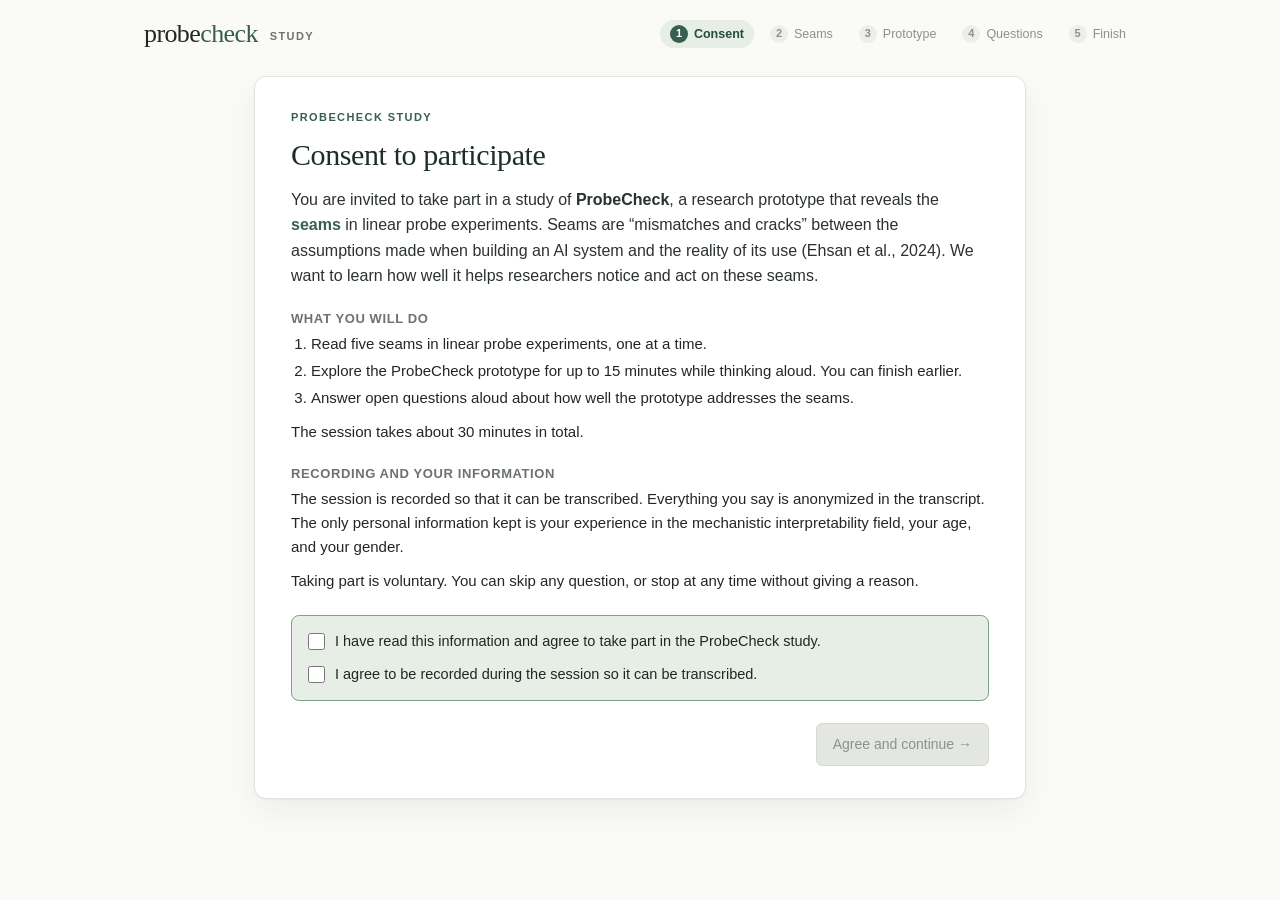
==== commit 36f5c912: "Add the user-study flow and the code and data quality summaries The home page is now the study (cons" ====
--- a/index.html
+++ b/index.html
@@ -3,291 +3,125 @@
 <head>
 <meta charset="utf-8">
 <meta name="viewport" content="width=device-width,initial-scale=1">
-<title>ProbeCheck</title>
-<link rel="stylesheet" href="styles.css?v=90">
+<title>ProbeCheck study</title>
+<link rel="stylesheet" href="study.css?v=4">
 </head>
 <body>
-<main class="page">
 
-  <!-- 1. Identity -->
-  <header class="hero">
-    <h1 class="logo">probe<i>check</i></h1>
-    <p class="lead">ProbeCheck reveals the <em>seams</em> (“mismatches and cracks” between the assumptions made when building an AI system and the reality of its use; Ehsan et al., 2024) in linear probe experiments: the gaps between what an experiment reports and what can actually be checked. It shows what is missing to rerun an experiment, reruns it to see whether the results hold, and tests alternative hypotheses on new data to see whether the probe detects what the paper claims. Built for mechanistic interpretability researchers.</p>
-  </header>
+<!-- Progress through the study -->
+<header class="study-top" id="studyTop">
+  <span class="study-logo">probe<i>check</i> <span>study</span></span>
+  <ol class="study-steps" aria-label="Study progress">
+    <li data-step="consent">Consent</li>
+    <li data-step="seams">Seams</li>
+    <li data-step="session">Prototype</li>
+    <li data-step="questions">Questions</li>
+    <li data-step="done">Finish</li>
+  </ol>
+</header>
 
-  <!-- 2. How it works -->
-  <section class="how" aria-labelledby="howTitle">
-    <h2 id="howTitle" class="eyebrow">How it works</h2>
-    <div class="stages">
-      <div class="stage">
-        <ol class="steps" start="1">
-          <li class="step current" id="step1" aria-current="step"><span class="here">You are here</span><svg class="icon" viewBox="0 0 24 24" aria-hidden="true" focusable="false"><path d="M14 3H7a2 2 0 0 0-2 2v14a2 2 0 0 0 2 2h10a2 2 0 0 0 2-2V8z"/><path d="M14 3v5h5"/><path d="M12 17v-6"/><path d="m9.5 13.5 2.5-2.5 2.5 2.5"/></svg><strong>Choose a linear probe research paper to inspect</strong></li>
-          <li class="step" id="step2"><svg class="icon" viewBox="0 0 24 24" aria-hidden="true" focusable="false"><path d="M13 3H7a2 2 0 0 0-2 2v14a2 2 0 0 0 2 2h4"/><path d="M13 3v5h5v2"/><circle cx="16" cy="16" r="3.2"/><path d="m18.4 18.4 2.6 2.6"/><path d="M8.5 12h3M8.5 15.5h2"/></svg><strong>Analyze how reproducible are the outlined linear probes experiments</strong></li>
-        </ol>
-      </div>
-      <div class="stage" id="stage2">
-        <ol class="steps" start="3">
-          <li class="step" id="step3"><svg class="icon" viewBox="0 0 24 24" aria-hidden="true" focusable="false"><path d="M20 11a8 8 0 0 0-14.3-4.9L4 8"/><path d="M4 3v5h5"/><path d="M4 13a8 8 0 0 0 14.3 4.9L20 16"/><path d="M20 21v-5h-5"/></svg><strong>Reproduce the experiment and test alternative hypotheses on new data</strong></li>
-        </ol>
+<!-- 1. Consent -->
+<main class="screen" id="consent" aria-labelledby="consentTitle">
+  <div class="card">
+    <p class="kicker">ProbeCheck study</p>
+    <h1 id="consentTitle">Consent to participate</h1>
+    <p class="lead">You are invited to take part in a study of <strong>ProbeCheck</strong>, a research prototype that reveals the <em>seams</em> in linear probe experiments. Seams are “mismatches and cracks” between the assumptions made when building an AI system and the reality of its use (Ehsan et al., 2024). We want to learn how well it helps researchers notice and act on these seams.</p>
+
+    <h2>What you will do</h2>
+    <ol class="plain">
+      <li>Read five seams in linear probe experiments, one at a time.</li>
+      <li>Explore the ProbeCheck prototype for up to <span data-fill="sessionMinutes"></span> minutes while thinking aloud. You can finish earlier.</li>
+      <li>Answer open questions aloud about how well the prototype addresses the seams.</li>
+    </ol>
+    <p>The session takes about <span data-fill="totalMinutes"></span> minutes in total.</p>
+
+    <h2>Recording and your information</h2>
+    <p>The session is recorded so that it can be transcribed. Everything you say is anonymized in the transcript. The only personal information kept is your experience in the mechanistic interpretability field, your age, and your gender.</p>
+    <p>Taking part is voluntary. You can skip any question, or stop at any time without giving a reason.</p>
+
+    <div class="agree">
+      <label><input type="checkbox" id="agreeStudy"> I have read this information and agree to take part in the ProbeCheck study.</label>
+      <label><input type="checkbox" id="agreeRecord"> I agree to be recorded during the session so it can be transcribed.</label>
+    </div>
+    <div class="actions">
+      <span class="hint" id="consentHint" aria-live="polite"></span>
+      <button class="btn primary" type="button" id="consentGo" aria-disabled="true">Agree and continue →</button>
+    </div>
+  </div>
+</main>
+
+<!-- 2. Seams, one at a time -->
+<main class="screen" id="seams" hidden aria-labelledby="seamTitle">
+  <div class="card">
+    <p class="kicker" id="seamCount"></p>
+    <p class="stage-chip" id="seamStage"></p>
+    <h1 id="seamTitle" tabindex="-1"></h1>
+    <div class="seam-pair">
+      <div class="seam-box expected"><h2>Expectation</h2><p id="seamExpected"></p></div>
+      <div class="seam-box reality"><h2>Reality</h2><p id="seamReality"></p></div>
+    </div>
+    <div class="dots" id="seamDots" aria-hidden="true"></div>
+    <div class="actions">
+      <button class="btn secondary" type="button" id="seamPrev">← Previous</button>
+      <button class="btn primary" type="button" id="seamNext">Next seam →</button>
+    </div>
+  </div>
+  <p class="note">Seams are “mismatches and cracks” between the assumptions made when building an AI system and the reality of its use (Ehsan et al., 2024).</p>
+</main>
+
+<!-- 3. Timed prototype session with think-aloud -->
+<section class="session" id="session" hidden aria-label="Prototype session">
+  <div class="session-bar">
+    <span class="session-title">Prototype session</span>
+    <span class="session-tip">Think aloud: say what you are looking at, what you expect, and what surprises you.</span>
+    <span class="timer" id="timer" role="timer" aria-label="Time left">15:00</span>
+    <button class="btn primary small" type="button" id="sessionDone">I’m done →</button>
+  </div>
+  <iframe id="protoFrame" title="ProbeCheck prototype" src="about:blank"></iframe>
+  <div class="timeup" id="timeUp" hidden role="alertdialog" aria-labelledby="timeUpTitle">
+    <div class="card small">
+      <h1 id="timeUpTitle">Time is up</h1>
+      <p>Thank you for exploring ProbeCheck. Finish your thought, then continue to the questions.</p>
+      <div class="actions"><button class="btn primary" type="button" id="timeUpGo">Continue to the questions →</button></div>
+    </div>
+  </div>
+  <p class="sr-only" id="timerStatus" aria-live="polite"></p>
+</section>
+
+<!-- 4. Open questions, answered aloud -->
+<main class="screen" id="questions" hidden aria-labelledby="questionText">
+  <div class="card">
+    <p class="kicker" id="questionCount"></p>
+    <h1 id="questionText" tabindex="-1"></h1>
+    <!-- The seam the question is about, laid out as on the seam screens but smaller -->
+    <div class="q-seam" id="questionSeam" hidden>
+      <p class="stage-chip" id="qSeamStage"></p>
+      <p class="seam-heading" id="qSeamTitle"></p>
+      <div class="seam-pair">
+        <div class="seam-box expected"><h2>Expectation</h2><p id="qSeamExpected"></p></div>
+        <div class="seam-box reality"><h2>Reality</h2><p id="qSeamReality"></p></div>
       </div>
     </div>
-  </section>
-
-  <!-- 3. Paper choice -->
-  <section class="choose" id="choose" aria-label="Choose a paper to inspect">
-    <div class="desk">
-
-      <article class="sheet-wrap">
-        <div class="sheet tilt-left">
-          <span class="sheet-meta">arXiv:2601.04603 · 2026</span>
-          <span class="sheet-title">Constitutional Classifiers++</span>
-          <span class="sheet-authors">Cunningham et al.</span>
-          <span class="sheet-body" aria-hidden="true"><i></i><i></i><i></i><i></i><i></i><i></i><i></i><i></i><i></i><i></i><i></i><i></i><i></i><i></i><i></i><i></i><i></i><i></i><i></i><i></i></span>
-        </div>
-        <div class="caption" id="caseA">
-          <p class="sheet-desc">Linear probes on Claude flag harmful exchanges</p>
-          <button class="btn" type="button" data-inspect="cc" aria-label="Inspect the probe experiment in Constitutional Classifiers++">Inspect experiment →</button>
-        </div>
-      </article>
-
-      <article class="sheet-wrap">
-        <div class="sheet tilt-right">
-          <span class="sheet-meta">arXiv:2310.06824 · 2023</span>
-          <span class="sheet-title">The Geometry of Truth</span>
-          <span class="sheet-authors">Marks &amp; Tegmark</span>
-          <span class="sheet-body" aria-hidden="true"><i></i><i></i><i></i><i></i><i></i><i></i><i></i><i></i><i></i><i></i><i></i><i></i><i></i><i></i><i></i><i></i><i></i><i></i><i></i><i></i></span>
-        </div>
-        <div class="caption" id="caseB">
-          <p class="sheet-desc">Linear probes on LLaMA-2 read whether statements are true</p>
-          <button class="btn" type="button" data-inspect="got" aria-label="Inspect the probe experiment in The Geometry of Truth">Inspect experiment →</button>
-        </div>
-      </article>
-
-      <article class="sheet-wrap">
-        <div class="sheet sheet-add" aria-hidden="true">
-          <svg class="plus" viewBox="0 0 24 24" focusable="false"><path d="M12 5v14M5 12h14"/></svg>
-          <span class="sheet-add-label">Your paper</span>
-        </div>
-        <div class="caption">
-          <p class="sheet-desc">Upload your own probe paper</p>
-          <button class="btn secondary" type="button" disabled aria-disabled="true">Coming soon</button>
-        </div>
-      </article>
-
+    <p class="muted">Please answer aloud, in your own words. There are no right or wrong answers.</p>
+    <div class="dots" id="questionDots" aria-hidden="true"></div>
+    <div class="actions">
+      <button class="btn secondary" type="button" id="questionPrev">← Previous</button>
+      <button class="btn primary" type="button" id="questionNext">Next question →</button>
     </div>
-  </section>
-
-  <!-- 4. Reproducibility analysis (replaces the paper choice after Inspect paper) -->
-  <section class="audit" id="audit" hidden aria-labelledby="auditTitle">
-    <div class="audit-head">
-      <div class="audit-paper">
-        <strong id="auditTitle" tabindex="-1"></strong>
-        <span class="audit-verdict-row"><span class="audit-verdict" id="auditVerdict"></span><button class="info-btn" type="button" data-legend="1" aria-haspopup="dialog" aria-label="What do these labels mean?" title="What do these labels mean?"><svg viewBox="0 0 24 24" aria-hidden="true" focusable="false"><circle cx="12" cy="12" r="9"/><path d="M12 11v5.5"/><circle cx="12" cy="7.8" r=".6" fill="currentColor"/></svg></button></span>
-      </div>
-      <p class="audit-status sr-only" id="auditStatus" role="status" aria-live="polite"></p>
-      <div class="head-links" id="headLinks" hidden>
-        <button class="head-link request" type="button" id="headRequest"><svg class="ico" viewBox="0 0 24 24" aria-hidden="true" focusable="false"><rect x="3" y="5" width="18" height="14" rx="2"/><path d="m3 7 9 6 9-6"/></svg><span class="label">Request missing details</span></button>
-        <button class="head-link next" type="button" id="headNext"><svg class="ico ico-lock" viewBox="0 0 24 24" aria-hidden="true" focusable="false"><rect x="5" y="11" width="14" height="10" rx="2"/><path d="M8 11V7a4 4 0 0 1 8 0v4"/></svg><span class="label">Next stage</span><svg class="ico ico-arrow" viewBox="0 0 24 24" aria-hidden="true" focusable="false"><path d="M5 12h14M13 6l6 6-6 6"/></svg></button>
-      </div>
-    </div>
-    <div class="components" id="components"></div>
-  </section>
-
-  <!-- 5. Stage 2: reached after the components are downloaded (content to be defined) -->
-  <section class="audit stage2-view" id="stage2View" hidden aria-labelledby="s2Title">
-    <div class="audit-head">
-      <div class="audit-paper">
-        <strong id="s2Title" tabindex="-1"></strong>
-      </div>
-      <div class="head-links">
-        <button class="head-link end" type="button" id="endInspection" title="Finish and go back to choosing a paper"><svg class="ico" viewBox="0 0 24 24" aria-hidden="true" focusable="false"><path d="M20 6 9 17l-5-5"/></svg><span class="label">End inspection</span></button>
-      </div>
-    </div>
-    <p class="sr-only" id="s2Status" role="status" aria-live="polite"></p>
-    <ol class="pipeline" id="pipeline" aria-label="Rerun steps"></ol>
-    <div class="s2-grid">
-      <section class="s2-panel s2-results" aria-labelledby="resTitle">
-        <div class="panel-head">
-          <h3 id="resTitle">Reproduction results</h3>
-          <span class="res-sum-row"><span class="res-sum" id="resSum"></span><button class="info-btn" type="button" data-legend="2" aria-haspopup="dialog" aria-label="What do these labels mean?" title="What do these labels mean?"><svg viewBox="0 0 24 24" aria-hidden="true" focusable="false"><circle cx="12" cy="12" r="9"/><path d="M12 11v5.5"/><circle cx="12" cy="7.8" r=".6" fill="currentColor"/></svg></button></span>
-        </div>
-        <ul class="claims" id="claims"></ul>
-        <div class="panel-foot">
-          <button class="comp-evidence" type="button" id="resCode" hidden aria-pressed="false" aria-controls="codeView">show code</button>
-        </div>
-      </section>
-      <section class="s2-panel s2-alt" aria-labelledby="altTitle">
-        <div class="panel-head">
-          <h3 id="altTitle">Alternative hypotheses tested on new data</h3>
-          <span class="res-sum-row"><span class="res-sum" id="altSum"></span><button class="info-btn" type="button" data-legend="2" aria-haspopup="dialog" aria-label="What do these labels mean?" title="What do these labels mean?"><svg viewBox="0 0 24 24" aria-hidden="true" focusable="false"><circle cx="12" cy="12" r="9"/><path d="M12 11v5.5"/><circle cx="12" cy="7.8" r=".6" fill="currentColor"/></svg></button></span>
-        </div>
-        <p class="sr-only" id="altStatus" role="status" aria-live="polite"></p>
-        <ul class="claims" id="alts"></ul>
-        <div class="panel-foot">
-          <button class="comp-evidence" type="button" id="altShow" hidden aria-pressed="false" aria-controls="actView">show activations</button>
-        </div>
-      </section>
-    </div>
-  </section>
-
+  </div>
 </main>
 
-<!-- 5. Paper reader: a side panel showing where in the paper each component is described -->
-<section class="reader drawer" id="reader" hidden aria-label="Evidence in the paper">
-  <button class="drawer-close" type="button" aria-label="Close panel" title="Close (Esc)"><svg class="ico" viewBox="0 0 24 24" aria-hidden="true" focusable="false"><path d="M6 6l12 12M18 6 6 18"/></svg></button>
-  <div class="reader-head">
-    <span class="ev-for" id="evFor"></span>
-    <div class="ev-filters" role="group" aria-label="Filter evidence by item"></div>
-    <nav class="ev-tabs" aria-labelledby="evFor"></nav>
-    <p class="reader-status muted" role="status"></p>
+<!-- 5. Finish -->
+<main class="screen" id="done" hidden aria-labelledby="doneTitle">
+  <div class="card small center">
+    <p class="kicker">ProbeCheck study</p>
+    <h1 id="doneTitle" tabindex="-1">Thank you for taking part</h1>
+    <p>Your participation is complete. You can close this window.</p>
+    <button class="link" type="button" id="restart">Start a new session</button>
   </div>
-  <div class="reader-pages" tabindex="0" aria-label="Paper pages. Use the left and right arrow keys to turn pages."></div>
-  <div class="reader-nav">
-    <button class="btn secondary reader-prev" type="button" aria-label="Previous page">← Previous</button>
-    <span class="reader-pos" aria-live="polite"></span>
-    <button class="btn secondary reader-next" type="button" aria-label="Next page">Next →</button>
-    <div class="zoom" role="group" aria-label="Zoom">
-      <button class="zoom-btn zoom-out" type="button" aria-label="Zoom out">−</button>
-      <span class="zoom-level" aria-live="polite">100%</span>
-      <button class="zoom-btn zoom-in" type="button" aria-label="Zoom in">+</button>
-      <button class="zoom-btn zoom-fit" type="button">Fit width</button>
-    </div>
-  </div>
-</section>
+</main>
 
-<!-- Probe readings at each token for the alternative-hypothesis tests: a side panel, like the paper reader -->
-<section class="code-view act-view drawer" id="actView" hidden aria-label="Probe readings on the test statements">
-  <button class="drawer-close" type="button" aria-label="Close panel" title="Close (Esc)"><svg class="ico" viewBox="0 0 24 24" aria-hidden="true" focusable="false"><path d="M6 6l12 12M18 6 6 18"/></svg></button>
-  <div class="code-head">
-    <span class="ev-for">Test statements:</span>
-    <div class="ev-filters" id="actFilters" role="group" aria-label="Show the readings for one test"></div>
-  </div>
-  <div class="code-meta">
-    <span class="code-origin" id="actOrigin"></span>
-    <p class="code-note" id="actNote"></p>
-    <p class="act-legend"><span class="tok sw-true">probe reads “true”</span><span class="tok sw-false">probe reads “false”</span><span>As in the paper, the probe reads only the last token of each statement (its final punctuation, coloured). Darker means more certain.</span></p>
-  </div>
-  <div class="act-list" id="actList" tabindex="0" aria-label="Test statements with probe readings"></div>
-</section>
-
-<!-- Code behind a Stage 2 result: a side panel, like the paper reader in Stage 1 -->
-<section class="code-view drawer" id="codeView" hidden aria-label="Code behind the result">
-  <button class="drawer-close" type="button" aria-label="Close panel" title="Close (Esc)"><svg class="ico" viewBox="0 0 24 24" aria-hidden="true" focusable="false"><path d="M6 6l12 12M18 6 6 18"/></svg></button>
-  <div class="code-head">
-    <span class="ev-for" id="codeFor"></span>
-    <div class="ev-filters" id="codeFilters" role="group" aria-label="Show the code behind one result"></div>
-    <nav class="ev-tabs" id="codeTabs" aria-label="Files"></nav>
-  </div>
-  <div class="code-meta">
-    <span class="code-origin" id="codeOrigin"></span>
-    <a class="code-link" id="codeLink" target="_blank" rel="noopener">view the whole file on GitHub ↗</a>
-    <p class="code-note" id="codeNote"></p>
-  </div>
-  <pre class="code-box" id="codeBody" tabindex="0" aria-label="Code excerpt"></pre>
-</section>
-
-<!-- What the status labels mean (opened from "What do these labels mean?") -->
-<dialog id="legendDialog" aria-labelledby="legendTitle">
-  <div class="mail legend">
-    <h2 id="legendTitle">What the labels mean</h2>
-    <div class="legend-part" data-part="1">
-      <h3>Each detail</h3>
-      <dl>
-        <dt class="chip ok">Reported</dt><dd>Stated clearly in the paper.</dd>
-        <dt class="chip part">Partial</dt><dd>Stated, but incomplete or ambiguous.</dd>
-        <dt class="chip code">In code</dt><dd>Missing from the paper, but set in the released code.</dd>
-        <dt class="chip code">Gated</dt><dd>Available, but only after accepting a licence.</dd>
-        <dt class="chip miss">Not reported</dt><dd>Not stated anywhere we could find.</dd>
-        <dt class="chip miss">Restricted</dt><dd>Exists, but is not available to outside researchers.</dd>
-      </dl>
-      <h3>Each component</h3>
-      <dl>
-        <dt class="chip ok">Enough to rerun</dt><dd>Every detail is reported.</dd>
-        <dt class="chip part">Enough, with gaps</dt><dd>It can be rerun, but some details are partial or only in code.</dd>
-        <dt class="chip miss">Not enough to rerun</dt><dd>A detail needed to rerun is missing or unavailable.</dd>
-      </dl>
-    </div>
-    <div class="legend-part" data-part="2">
-      <h3>Reproduction results</h3>
-      <dl>
-        <dt class="chip ok">Reproduced</dt><dd>Our rerun matches the paper within 3 points.</dd>
-        <dt class="chip part">Unstable</dt><dd>It matches on average, but varies a lot between runs.</dd>
-      </dl>
-      <h3>Alternative hypotheses</h3>
-      <dl>
-        <dt class="chip miss">Confirmed</dt><dd>The probe is right on 70% of statements or fewer.</dd>
-        <dt class="chip part">Partly confirmed</dt><dd>The probe is right on 70–90% of statements.</dd>
-      </dl>
-    </div>
-    <div class="mail-actions"><button type="button" class="btn" id="legendClose">Close</button></div>
-  </div>
-</dialog>
-
-<!-- Email draft to the paper's authors: editable; copied or opened in the user's email app, never sent from here -->
-<dialog id="mailDialog" aria-labelledby="mailTitle">
-  <form method="dialog" class="mail">
-    <h2 id="mailTitle">Ask the authors</h2>
-    <p class="muted" id="mailCount"></p>
-    <label for="mailTo">To</label>
-    <input id="mailTo" type="text" placeholder="Corresponding author’s email" autocomplete="off" aria-describedby="mailFound">
-    <p class="mail-found" id="mailFound" role="status" aria-live="polite"></p>
-    <label for="mailSubject">Subject</label>
-    <input id="mailSubject" type="text">
-    <label for="mailBody">Message</label>
-    <textarea id="mailBody" rows="14"></textarea>
-    <div class="mail-actions">
-      <span id="mailStatus" class="muted" role="status" aria-live="polite"></span>
-      <button type="button" class="btn secondary" id="mailClose">Close</button>
-      <button type="button" class="btn secondary" id="mailCopy">Copy text</button>
-      <button type="button" class="btn" id="mailOpen">Open in email app</button>
-    </div>
-  </form>
-</dialog>
-
-<!-- Stage 2 entry: the user confirms the downloads before anything is fetched (replayed in this prototype) -->
-<dialog id="getDialog" aria-labelledby="getTitle" aria-describedby="getIntro">
-  <div class="mail get">
-    <h2 id="getTitle">Download the experiment components?</h2>
-    <p class="muted" id="getIntro">To reproduce the experiment, ProbeCheck needs these components on this computer.</p>
-    <ul class="get-list" id="getList"></ul>
-    <p class="get-total" id="getTotal"></p>
-    <div class="mail-actions">
-      <span id="getStatus" class="muted" role="status" aria-live="polite"></span>
-      <button type="button" class="btn secondary" id="getCancel">Cancel</button>
-      <button type="button" class="btn" id="getConfirm">Download</button>
-    </div>
-  </div>
-</dialog>
-
-<!-- Next actions based on identified seams: a messenger-style assistant in the bottom-right corner, on every screen -->
-<div class="assistant">
-  <section class="assistant-panel" id="assistantPanel" hidden role="dialog" aria-labelledby="stepsTitle">
-    <header class="assistant-head">
-      <span class="assistant-avatar"><svg viewBox="0 0 24 24" aria-hidden="true" focusable="false"><path d="M7 18v-5a5 5 0 0 1 10 0v5"/><path d="M5 18h14v3H5z"/><path d="M10 13.5a2 2 0 0 1 2-2"/><path d="M12 2.5v2M4.6 5.6 6 7M19.4 5.6 18 7M2.5 12.5h2M19.5 12.5h2"/></svg></span>
-      <span class="assistant-id"><strong id="stepsTitle">Next actions based on identified seams</strong><span>ProbeCheck agent</span></span>
-      <button class="assistant-close" type="button" id="stepsClose" aria-label="Close next actions"><svg viewBox="0 0 24 24" aria-hidden="true" focusable="false"><path d="M6 6l12 12M18 6 6 18"/></svg></button>
-    </header>
-    <div class="assistant-body" id="assistantBody">
-      <p class="msg" id="stepsEmpty">No seams identified yet. Choose a paper, and I’ll suggest next actions as I find seams in its experiment.</p>
-      <p class="msg" id="stepsIntro" hidden></p>
-      <ol class="next-steps" id="nextSteps"></ol>
-    </div>
-  </section>
-  <button class="assistant-launcher" type="button" id="stepsLink" aria-expanded="false" aria-controls="assistantPanel" aria-label="Next actions based on identified seams" title="Next actions based on identified seams"><svg viewBox="0 0 24 24" aria-hidden="true" focusable="false"><path d="M7 18v-5a5 5 0 0 1 10 0v5"/><path d="M5 18h14v3H5z"/><path d="M10 13.5a2 2 0 0 1 2-2"/><path d="M12 2.5v2M4.6 5.6 6 7M19.4 5.6 18 7M2.5 12.5h2M19.5 12.5h2"/></svg><span class="assistant-label">Next actions based on identified seams</span><span class="steps-count" id="stepsCount">0</span></button>
-</div>
-
-<script src="vendor/pdf.min.js"></script>
-<script src="audit-data.js?v=90"></script>
-<script src="reader.js?v=90"></script>
-<script src="app.js?v=90"></script>
-<script src="setup-data.js?v=90"></script>
-<script src="setup.js?v=90"></script>
-<script src="rerun-data.js?v=90"></script>
-<script src="rerun.js?v=90"></script>
-<script src="code-data.js?v=90"></script>
-<script src="code.js?v=90"></script>
-<script src="alt-readings.js?v=90"></script>
-<script src="alt-data.js?v=90"></script>
-<script src="alt.js?v=90"></script>
+<script src="study-data.js?v=20"></script>
+<script src="study.js?v=4"></script>
 </body>
 </html>
--- a/study.css
+++ b/study.css
@@ -0,0 +1,99 @@
+/* ProbeCheck study pages: same tokens as the prototype (styles.css). */
+:root{--radius:8px;--active-bg:#e6eee6;--active-line:#7fa08c;--ink:#222725;--muted:#6c726e;--line:#e2e4df;--bg:#fafaf7;--accent:#365f52;--paper:#fffefb}
+*{box-sizing:border-box}
+html,body{margin:0}
+body{background:var(--bg);color:var(--ink);font:15px/1.6 -apple-system,BlinkMacSystemFont,'Segoe UI',sans-serif;min-height:100vh}
+[hidden]{display:none!important}
+.muted{color:var(--muted)}
+.sr-only{position:absolute!important;width:1px;height:1px;padding:0;margin:-1px;overflow:hidden;clip:rect(0 0 0 0);white-space:nowrap;border:0}
+button:focus-visible,input:focus-visible,h1:focus-visible{outline:3px solid #608d78;outline-offset:3px}
+h1:focus{outline:none}
+
+/* Header: logo and study progress */
+.study-top{display:flex;align-items:center;justify-content:space-between;gap:20px;max-width:1040px;margin:0 auto;padding:20px 24px 0}
+.study-logo{font:normal 26px/1 Georgia,'Times New Roman',serif;letter-spacing:-.6px}
+.study-logo i{font-style:normal;color:var(--accent)}
+.study-logo span{font:600 11px -apple-system,BlinkMacSystemFont,sans-serif;letter-spacing:1.4px;text-transform:uppercase;color:var(--muted);margin-left:6px;vertical-align:middle}
+.study-steps{list-style:none;display:flex;gap:6px;margin:0;padding:0;counter-reset:s}
+.study-steps li{counter-increment:s;display:flex;align-items:center;gap:6px;padding:4px 10px;border-radius:999px;font-size:12.5px;color:#8a928c}
+.study-steps li::before{content:counter(s);width:18px;height:18px;border-radius:50%;display:grid;place-items:center;font-size:11px;font-weight:700;background:#eceeea;color:#8a928c}
+.study-steps li.current{background:var(--active-bg);color:#254c3e;font-weight:600}
+.study-steps li.current::before{background:var(--accent);color:#fff}
+.study-steps li.done{color:#4c5b50}
+.study-steps li.done::before{content:'✓';background:#dbe9df;color:var(--accent)}
+
+/* Screens: one centred card */
+.screen{max-width:820px;margin:0 auto;padding:28px 24px 48px}
+.card{background:#fff;border:1px solid var(--line);border-radius:12px;padding:32px 36px;box-shadow:0 1px 2px #0000000a,0 12px 32px #2a2f2b0f;animation:rise .35s cubic-bezier(.22,.61,.36,1)}
+.card.small{max-width:560px;margin:0 auto}
+.card.center{text-align:center}
+@keyframes rise{from{opacity:0;transform:translateY(8px)}to{opacity:1;transform:none}}
+.kicker{margin:0 0 6px;font-size:11px;letter-spacing:1.4px;text-transform:uppercase;font-weight:700;color:var(--accent)}
+.card h1{font:normal 30px/1.2 Georgia,serif;letter-spacing:-.4px;margin:0 0 14px;color:#1f2d27}
+.card h2{font:600 13px -apple-system,BlinkMacSystemFont,sans-serif;letter-spacing:.6px;text-transform:uppercase;color:var(--muted);margin:22px 0 6px}
+.card p{margin:0 0 10px}
+.lead{font-size:16px;color:#2b322e}
+.plain{margin:0 0 10px;padding-left:20px}
+.plain li{margin:3px 0}
+.agree{margin:22px 0 0;padding:14px 16px;background:var(--active-bg);border:1px solid var(--active-line);border-radius:var(--radius);display:flex;flex-direction:column;gap:10px}
+.agree label{display:flex;gap:10px;align-items:flex-start;cursor:pointer;font-size:14.5px}
+.agree input{accent-color:var(--accent);width:17px;height:17px;margin:3px 0 0;flex:none}
+.actions{display:flex;align-items:center;justify-content:flex-end;gap:10px;margin-top:22px}
+.hint{margin-right:auto;font-size:13px;color:#a33b3b}
+.note{max-width:720px;margin:14px auto 0;text-align:center;font-size:13px;color:var(--muted)}
+
+/* Buttons (same as the prototype's header buttons) */
+.btn{display:inline-flex;align-items:center;gap:8px;padding:9px 16px;border:1px solid #315b4c;border-radius:6px;background:#fff;color:#315b4c;font:inherit;font-size:14px;cursor:pointer}
+.btn:hover{background:#f3f7f4}
+.btn.primary{background:#315b4c;color:#fff}
+.btn.primary:hover{background:#284b3e}
+.btn[aria-disabled=true],.btn:disabled{background:#e4e6e2;border-color:#d6d9d4;color:#8b928d;cursor:not-allowed}
+.btn.secondary:disabled{background:#fff;opacity:.45}
+.btn.small{padding:6px 13px;font-size:13px}
+.link{border:0;background:none;padding:0;margin-top:12px;font:inherit;font-size:13px;color:var(--muted);cursor:pointer;text-decoration:underline;text-underline-offset:3px}
+
+/* Seams */
+.stage-chip{display:inline-block;margin:0 0 12px;padding:3px 11px;border-radius:999px;background:#eef2ec;color:#254c3e;font-size:12.5px;font-weight:600}
+.seam-pair{display:grid;grid-template-columns:1fr 1fr;gap:14px;margin-top:6px}
+.seam-box{border:1px solid var(--line);border-radius:var(--radius);padding:14px 16px;background:var(--paper)}
+.seam-box h2{margin:0 0 6px}
+.seam-box p{margin:0;font-size:15px;line-height:1.55}
+.seam-box.expected{border-left:3px solid #7fa08c}
+.seam-box.reality{border-left:3px solid #c98a84}
+.dots{display:flex;justify-content:center;gap:7px;margin-top:22px}
+.dots .dot{width:8px;height:8px;border-radius:50%;background:#dfe3dd;transition:background .25s ease,transform .25s ease}
+.dots .dot.seen{background:#a9c3b2}
+.dots .dot.on{background:var(--accent);transform:scale(1.25)}
+
+/* Prototype session: a slim bar over the full-height prototype */
+body[data-screen=session] .study-top{display:none}
+.session{position:fixed;inset:0;display:flex;flex-direction:column;background:var(--bg)}
+.session-bar{display:flex;align-items:center;gap:16px;padding:8px 16px;background:#315b4c;color:#fff}
+.session-title{font-weight:600;font-size:13.5px;white-space:nowrap}
+.session-tip{font-size:13px;opacity:.85;margin-right:auto;min-width:0}
+.timer{font:600 18px/1 ui-monospace,SFMono-Regular,Menlo,monospace;letter-spacing:.5px;padding:5px 10px;border-radius:6px;background:#ffffff1f;font-variant-numeric:tabular-nums}
+.timer.low{background:#a33b3b}
+.session-bar .btn.primary{background:#fff;color:#315b4c;border-color:#fff}
+.session-bar .btn.primary:hover{background:#e9f0eb}
+.session iframe{flex:1;width:100%;border:0;background:var(--bg)}
+.timeup{position:absolute;inset:0;display:grid;place-items:center;background:#1b2924a0;padding:20px}
+
+/* Questions */
+.card #questionText{font-size:26px;line-height:1.3}
+/* A seam shown below its question: the same chip, title and boxes as on the seam screens, smaller. */
+.card .q-seam{margin:4px 0 18px;padding-top:16px;border-top:1px solid var(--line)}
+.seam-heading{font:normal 20px/1.3 Georgia,serif;letter-spacing:-.2px;margin:0 0 10px;color:#1f2d27}
+.q-seam .stage-chip{margin-bottom:8px;font-size:11.5px}
+.q-seam .seam-pair{gap:12px}
+.q-seam .seam-box{padding:11px 14px}
+.q-seam .seam-box h2{font-size:11.5px}
+.q-seam .seam-box p{font-size:13.5px}
+@media (max-width:760px){
+  .study-top{flex-direction:column;align-items:flex-start}
+  .study-steps{flex-wrap:wrap}
+  .card{padding:24px 20px}
+  .seam-pair{grid-template-columns:1fr}
+  .session-tip{display:none}
+}
+@media (prefers-reduced-motion:reduce){.card,.dots .dot{animation:none;transition:none}}
+.lead em{font-style:normal;font-weight:600;color:var(--accent)}
